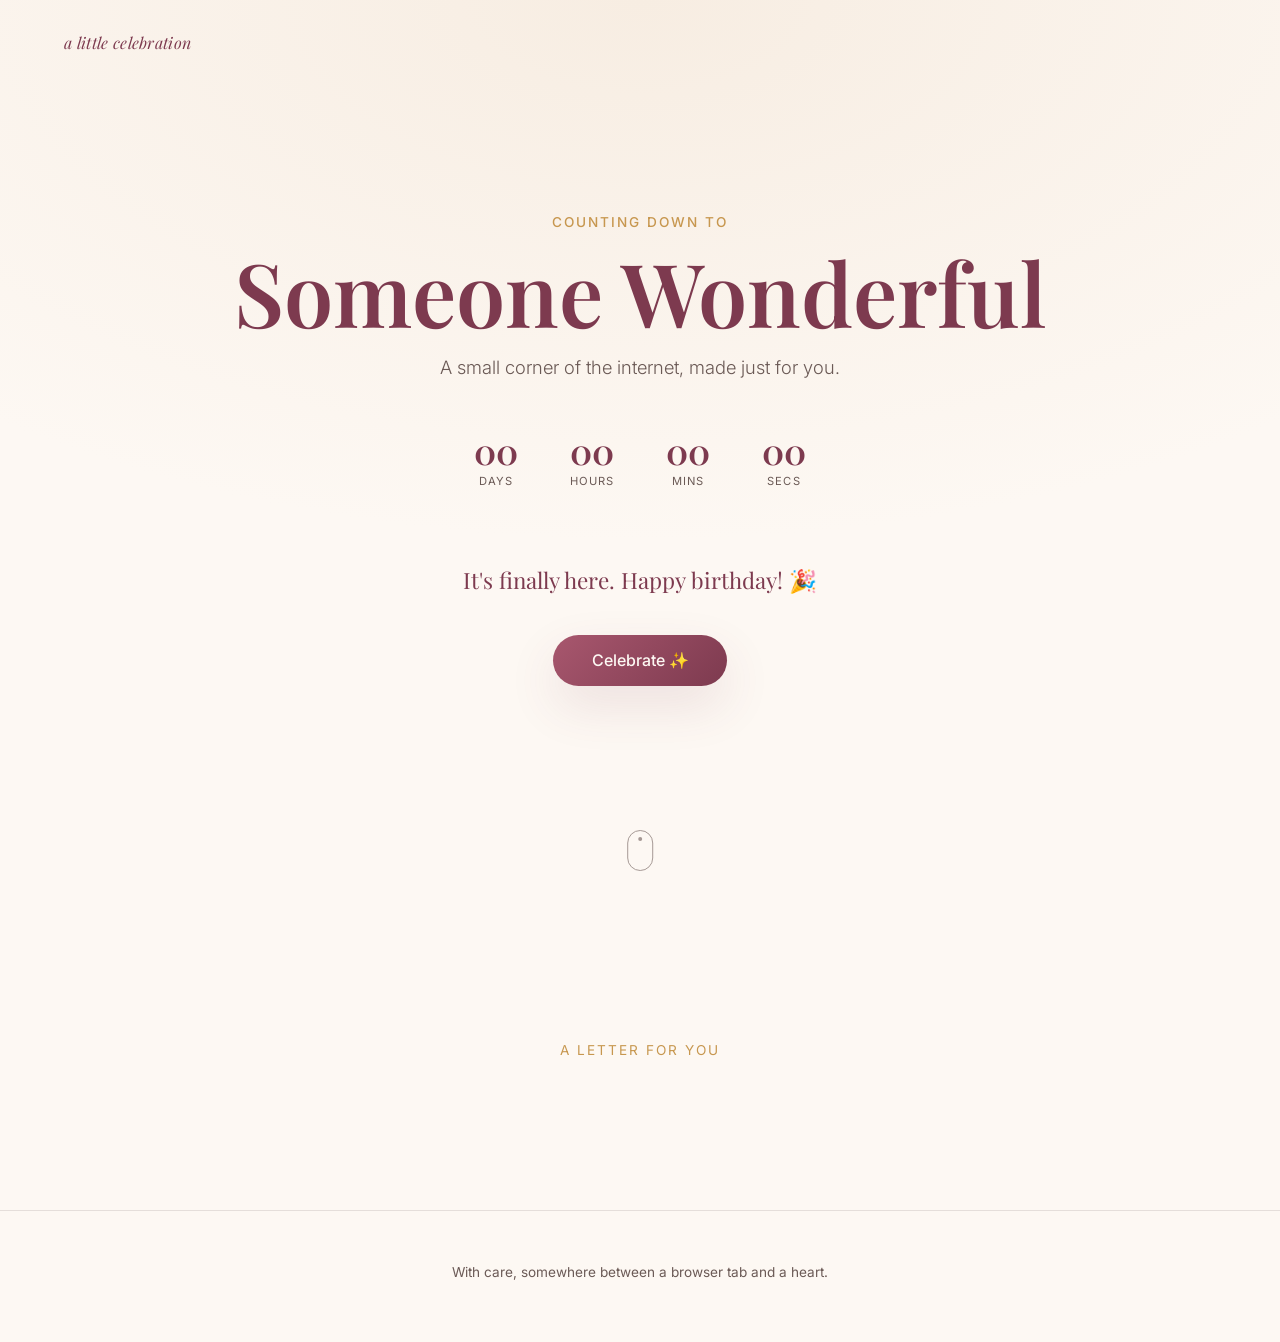
==== index.html @ ea8772ca "Initial birthday site: countdown and scroll-typed letter Static page built for GitHub Pages with a l" ====
<!DOCTYPE html>
<html lang="en">
<head>
<meta charset="UTF-8">
<meta name="viewport" content="width=device-width, initial-scale=1.0">
<title>Happy Birthday</title>
<link rel="stylesheet" href="css/style.css">
<link rel="preconnect" href="https://fonts.googleapis.com">
<link rel="preconnect" href="https://fonts.gstatic.com" crossorigin>
<link href="https://fonts.googleapis.com/css2?family=Playfair+Display:ital,wght@0,500;0,600;1,500&family=Inter:wght@300;400;500;600&display=swap" rel="stylesheet">
<link rel="stylesheet" href="https://cdnjs.cloudflare.com/ajax/libs/font-awesome/6.5.2/css/all.min.css">
</head>
<body>

<canvas id="petals"></canvas>

<header class="hero">
  <nav class="nav">
    <span class="nav__brand">a little celebration</span>
  </nav>

  <div class="hero__content">
    <p class="hero__eyebrow">counting down to</p>
    <h1 class="hero__name" id="heroName">Someone Wonderful</h1>
    <p class="hero__tagline" id="heroTagline">A small corner of the internet, made just for you.</p>

    <div class="countdown" id="countdown">
      <div class="countdown__unit">
        <span class="countdown__num" id="cd-days">00</span>
        <span class="countdown__label">days</span>
      </div>
      <div class="countdown__unit">
        <span class="countdown__num" id="cd-hours">00</span>
        <span class="countdown__label">hours</span>
      </div>
      <div class="countdown__unit">
        <span class="countdown__num" id="cd-mins">00</span>
        <span class="countdown__label">mins</span>
      </div>
      <div class="countdown__unit">
        <span class="countdown__num" id="cd-secs">00</span>
        <span class="countdown__label">secs</span>
      </div>
    </div>
    <p class="countdown__arrived" id="arrivedText" hidden>It's finally here. Happy birthday! 🎉</p>

    <button class="btn-celebrate" id="celebrateBtn">Celebrate ✨</button>
  </div>

  <a class="scroll-hint" href="#letter">
    <span></span>
  </a>
</header>

<main>
  <section class="letter" id="letter">
    <div class="letter__card">
      <p class="letter__kicker">a letter for you</p>
      <p class="letter__body" id="letterBody"></p>
      <p class="letter__sign" id="letterSign"></p>
    </div>
  </section>
</main>

<footer class="footer">
  <p>With care, somewhere between a browser tab and a heart.</p>
</footer>

<script src="js/config.js"></script>
<script src="js/script.js"></script>
</body>
</html>
---- css/style.css ----
:root {
  --cream: #fdf8f3;
  --cream-deep: #f7ede2;
  --ink: #3a2e2c;
  --ink-soft: #6b5a56;
  --rose: #a8576e;
  --rose-deep: #7d3a4f;
  --gold: #c7974f;
  --line: rgba(58, 46, 44, 0.12);
  --shadow: 0 20px 50px rgba(123, 58, 79, 0.12);
  --radius: 18px;
  --serif: "Playfair Display", Georgia, serif;
  --sans: "Inter", -apple-system, BlinkMacSystemFont, sans-serif;
}

* { box-sizing: border-box; }

html { scroll-behavior: smooth; }

body {
  margin: 0;
  background: var(--cream);
  color: var(--ink);
  font-family: var(--sans);
  overflow-x: hidden;
}

#petals {
  position: fixed;
  inset: 0;
  width: 100%;
  height: 100%;
  pointer-events: none;
  z-index: 1;
}

/* ---------- Hero ---------- */

.hero {
  position: relative;
  min-height: 100vh;
  display: flex;
  flex-direction: column;
  align-items: center;
  justify-content: center;
  background: radial-gradient(ellipse 80% 60% at 50% 0%, var(--cream-deep), var(--cream));
  overflow: hidden;
  z-index: 2;
}

.nav {
  display: flex;
  flex-wrap: wrap;
  justify-content: space-between;
  align-items: center;
  gap: 0.6rem;
  padding: 2rem clamp(1.5rem, 5vw, 4rem) 0;
  position: absolute;
  top: 0;
  left: 0;
  right: 0;
  z-index: 3;
}

.nav__brand {
  font-family: var(--serif);
  font-style: italic;
  font-size: 1rem;
  color: var(--rose-deep);
  letter-spacing: 0.02em;
}

.nav__links {
  display: flex;
  gap: 2rem;
}

.nav__links a {
  color: var(--ink-soft);
  text-decoration: none;
  font-size: 0.9rem;
  letter-spacing: 0.03em;
  transition: color 0.2s ease;
}

.nav__links a:hover { color: var(--rose-deep); }

.hero__content {
  display: flex;
  flex-direction: column;
  align-items: center;
  justify-content: center;
  text-align: center;
  padding: 6rem 1.5rem;
  position: relative;
  z-index: 3;
}

.hero__eyebrow {
  font-size: 0.85rem;
  letter-spacing: 0.15em;
  text-transform: uppercase;
  color: var(--gold);
  margin: 0 0 1rem;
  font-weight: 500;
}

.hero__name {
  font-family: var(--serif);
  font-weight: 600;
  font-size: clamp(2.8rem, 9vw, 5.5rem);
  margin: 0;
  color: var(--rose-deep);
  line-height: 1.05;
}

.hero__tagline {
  font-size: clamp(1rem, 2vw, 1.15rem);
  color: var(--ink-soft);
  max-width: 34rem;
  margin: 1.1rem 0 2.5rem;
  font-weight: 300;
}

.countdown {
  display: flex;
  flex-wrap: wrap;
  justify-content: center;
  gap: clamp(0.8rem, 3vw, 1.8rem);
  margin-bottom: 2.5rem;
}

.countdown__unit {
  display: flex;
  flex-direction: column;
  align-items: center;
  min-width: 4.2rem;
  padding: 0.9rem 0.4rem;
}

.countdown__num {
  font-family: var(--serif);
  font-size: clamp(1.6rem, 4vw, 2.2rem);
  font-weight: 600;
  color: var(--rose-deep);
  line-height: 1;
}

.countdown__label {
  font-size: 0.7rem;
  letter-spacing: 0.1em;
  text-transform: uppercase;
  color: var(--ink-soft);
  margin-top: 0.4rem;
}

.countdown__arrived {
  font-family: var(--serif);
  font-size: 1.4rem;
  color: var(--rose-deep);
  margin-bottom: 2.5rem;
}

.btn-celebrate {
  font-family: var(--sans);
  font-size: 1rem;
  font-weight: 500;
  color: var(--cream);
  background: linear-gradient(135deg, var(--rose), var(--rose-deep));
  border: none;
  padding: 0.95rem 2.4rem;
  border-radius: 999px;
  cursor: pointer;
  box-shadow: var(--shadow);
  transition: transform 0.2s ease, box-shadow 0.2s ease;
}

.btn-celebrate:hover {
  transform: translateY(-2px);
  box-shadow: 0 24px 60px rgba(123, 58, 79, 0.2);
}

.scroll-hint {
  width: 1.6rem;
  height: 2.6rem;
  border: 1.5px solid var(--ink-soft);
  border-radius: 999px;
  position: absolute;
  bottom: 1.8rem;
  left: 50%;
  transform: translateX(-50%);
  opacity: 0.6;
  z-index: 3;
}

.scroll-hint span {
  position: absolute;
  top: 0.4rem;
  left: 50%;
  width: 4px;
  height: 4px;
  margin-left: -2px;
  background: var(--ink-soft);
  border-radius: 50%;
  animation: scrollDot 1.8s infinite;
}

@keyframes scrollDot {
  0% { transform: translateY(0); opacity: 1; }
  70% { transform: translateY(0.9rem); opacity: 0; }
  100% { opacity: 0; }
}

/* ---------- Letter ---------- */

.letter {
  position: relative;
  z-index: 2;
  padding: clamp(4rem, 10vw, 8rem) 1.5rem;
  display: flex;
  justify-content: center;
}

.letter__card {
  max-width: 42rem;
  text-align: center;
}

.letter__kicker {
  font-size: 0.85rem;
  letter-spacing: 0.15em;
  text-transform: uppercase;
  color: var(--gold);
  margin-bottom: 1.2rem;
}

.letter__body {
  font-family: var(--serif);
  font-style: italic;
  font-size: clamp(1.25rem, 3vw, 1.65rem);
  line-height: 1.6;
  color: var(--ink);
  margin: 0 0 1.5rem;
}

.letter__sign {
  color: var(--rose-deep);
  font-weight: 500;
  opacity: 0;
  transform: translateY(8px);
  transition: opacity 0.6s ease, transform 0.6s ease;
}

.letter__sign.in-view {
  opacity: 1;
  transform: translateY(0);
}

.typing-cursor {
  display: inline-block;
  width: 2px;
  height: 1em;
  margin-left: 2px;
  background: var(--rose-deep);
  vertical-align: text-bottom;
  animation: typingBlink 0.9s step-end infinite;
}

@keyframes typingBlink {
  50% { opacity: 0; }
}

/* ---------- Sections ---------- */

.section__header {
  text-align: center;
  margin-bottom: 3rem;
}

.section__eyebrow {
  font-size: 0.85rem;
  letter-spacing: 0.15em;
  text-transform: uppercase;
  color: var(--gold);
  margin: 0 0 0.8rem;
}

.section__title {
  font-family: var(--serif);
  font-weight: 600;
  font-size: clamp(2rem, 5vw, 2.8rem);
  color: var(--rose-deep);
  margin: 0;
}

.gallery, .wall {
  position: relative;
  z-index: 2;
  padding: 2rem clamp(1.5rem, 6vw, 5rem) clamp(4rem, 8vw, 6rem);
}

/* ---------- Gallery ---------- */

.gallery__grid {
  display: grid;
  grid-template-columns: repeat(auto-fit, minmax(230px, 1fr));
  gap: 1.5rem;
  max-width: 72rem;
  margin: 0 auto;
}

.gallery__item {
  position: relative;
  border-radius: var(--radius);
  overflow: hidden;
  aspect-ratio: 4 / 5;
  cursor: pointer;
  box-shadow: var(--shadow);
  opacity: 0;
  transform: translateY(24px);
  transition: opacity 0.6s ease, transform 0.6s ease;
}

.gallery__item.in-view {
  opacity: 1;
  transform: translateY(0);
}

.gallery__item img {
  width: 100%;
  height: 100%;
  object-fit: cover;
  display: block;
  transition: transform 0.4s ease;
}

.gallery__item:hover img { transform: scale(1.06); }

.gallery__placeholder {
  width: 100%;
  height: 100%;
  display: flex;
  align-items: center;
  justify-content: center;
  background: linear-gradient(145deg, var(--cream-deep), #efd9c8);
  color: var(--gold);
}

.gallery__placeholder svg { width: 2.6rem; height: 2.6rem; opacity: 0.6; }

.gallery__caption {
  position: absolute;
  left: 0; right: 0; bottom: 0;
  padding: 1.2rem 1rem 0.9rem;
  background: linear-gradient(to top, rgba(58,46,44,0.72), transparent);
  color: #fff;
  font-size: 0.85rem;
  font-weight: 400;
  opacity: 0;
  transition: opacity 0.3s ease;
}

.gallery__item:hover .gallery__caption { opacity: 1; }

/* ---------- Wall ---------- */

.wall__grid {
  max-width: 72rem;
  margin: 0 auto;
  column-count: 1;
  column-gap: 1.5rem;
}

@media (min-width: 640px) { .wall__grid { column-count: 2; } }
@media (min-width: 1000px) { .wall__grid { column-count: 3; } }

.wall__card {
  background: #fff;
  border: 1px solid var(--line);
  border-radius: var(--radius);
  padding: 1.6rem 1.5rem;
  margin-bottom: 1.5rem;
  break-inside: avoid;
  box-shadow: 0 10px 30px rgba(58, 46, 44, 0.06);
  opacity: 0;
  transform: translateY(24px);
  transition: opacity 0.6s ease, transform 0.6s ease;
}

.wall__card.in-view {
  opacity: 1;
  transform: translateY(0);
}

.wall__quote {
  font-family: var(--serif);
  font-style: italic;
  font-size: 1.05rem;
  line-height: 1.55;
  color: var(--ink);
  margin: 0 0 0.9rem;
}

.wall__from {
  font-size: 0.85rem;
  color: var(--rose-deep);
  font-weight: 600;
}

/* ---------- Footer ---------- */

.footer {
  position: relative;
  z-index: 2;
  text-align: center;
  padding: 2.5rem 1.5rem 3rem;
  color: var(--ink-soft);
  font-size: 0.85rem;
  border-top: 1px solid var(--line);
}

/* ---------- Lightbox ---------- */

.lightbox {
  position: fixed;
  inset: 0;
  background: rgba(30, 20, 20, 0.88);
  display: none;
  align-items: center;
  justify-content: center;
  flex-direction: column;
  z-index: 50;
  padding: 2rem;
}

.lightbox.open { display: flex; }

.lightbox__img {
  max-width: min(90vw, 720px);
  max-height: 72vh;
  border-radius: 12px;
  box-shadow: 0 30px 80px rgba(0,0,0,0.4);
}

.lightbox__caption {
  color: #f2e9e4;
  margin-top: 1.2rem;
  font-family: var(--serif);
  font-style: italic;
  font-size: 1.05rem;
  text-align: center;
  max-width: 34rem;
}

.lightbox__close {
  position: absolute;
  top: 1.5rem;
  right: 1.8rem;
  background: none;
  border: none;
  color: #f2e9e4;
  font-size: 2.2rem;
  line-height: 1;
  cursor: pointer;
}

@media (max-width: 480px) {
  .nav__links { gap: 1.2rem; }
  .countdown { gap: 0.6rem; }
  .countdown__unit { min-width: 3.6rem; padding: 0.7rem 0.3rem; }
}

/* Ultra-narrow phones */
@media (max-width: 380px) {
  .nav { justify-content: center; text-align: center; }
  .nav__brand { font-size: 0.85rem; }
  .nav__links { gap: 0.9rem; }
  .nav__links a { font-size: 0.8rem; }
  .countdown { gap: 0.4rem; }
  .countdown__unit { min-width: 3.1rem; padding: 0.6rem 0.2rem; }
  .countdown__num { font-size: 1.35rem; }
  .countdown__label { font-size: 0.62rem; }
  .btn-celebrate { padding: 0.85rem 1.8rem; font-size: 0.92rem; }
  .wall__card { padding: 1.3rem 1.1rem; }
}

/* Short / landscape viewports: 100vh hero needs breathing room, not overflow */
@media (max-height: 600px) and (orientation: landscape) {
  .hero { min-height: auto; }
  .hero__content { padding: 3.75rem 1.5rem 1.5rem; }
  .hero__eyebrow { margin-bottom: 0.5rem; }
  .hero__tagline { margin: 0.6rem 0 1.4rem; }
  .countdown { margin-bottom: 1.4rem; }
  .scroll-hint { display: none; }
}

/* Large desktop screens: keep the hero from feeling too sparse */
@media (min-width: 1600px) {
  .hero__content { max-width: 60rem; }
}
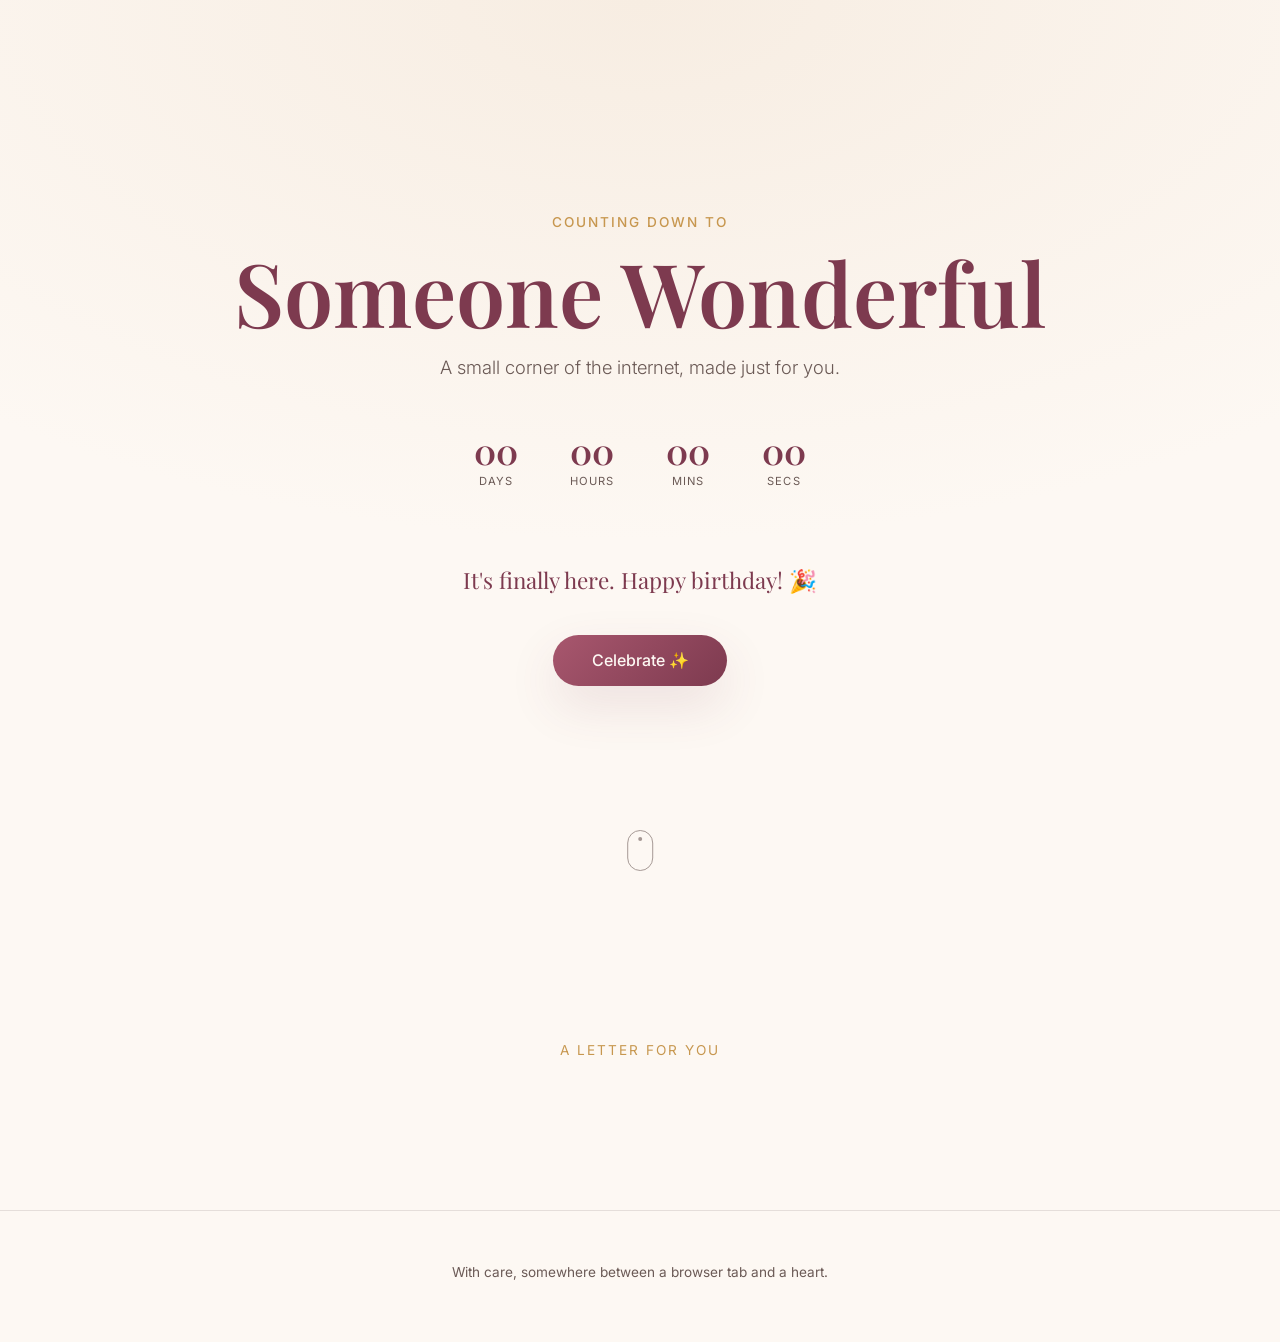
==== commit 6a67db6e: "Comment out brand name in navigation Comment out the brand name in the navigation." ====
--- a/index.html
+++ b/index.html
@@ -16,7 +16,7 @@
 
 <header class="hero">
   <nav class="nav">
-    <span class="nav__brand">a little celebration</span>
+    <!-- <span class="nav__brand">a little celebration</span> -->
   </nav>
 
   <div class="hero__content">
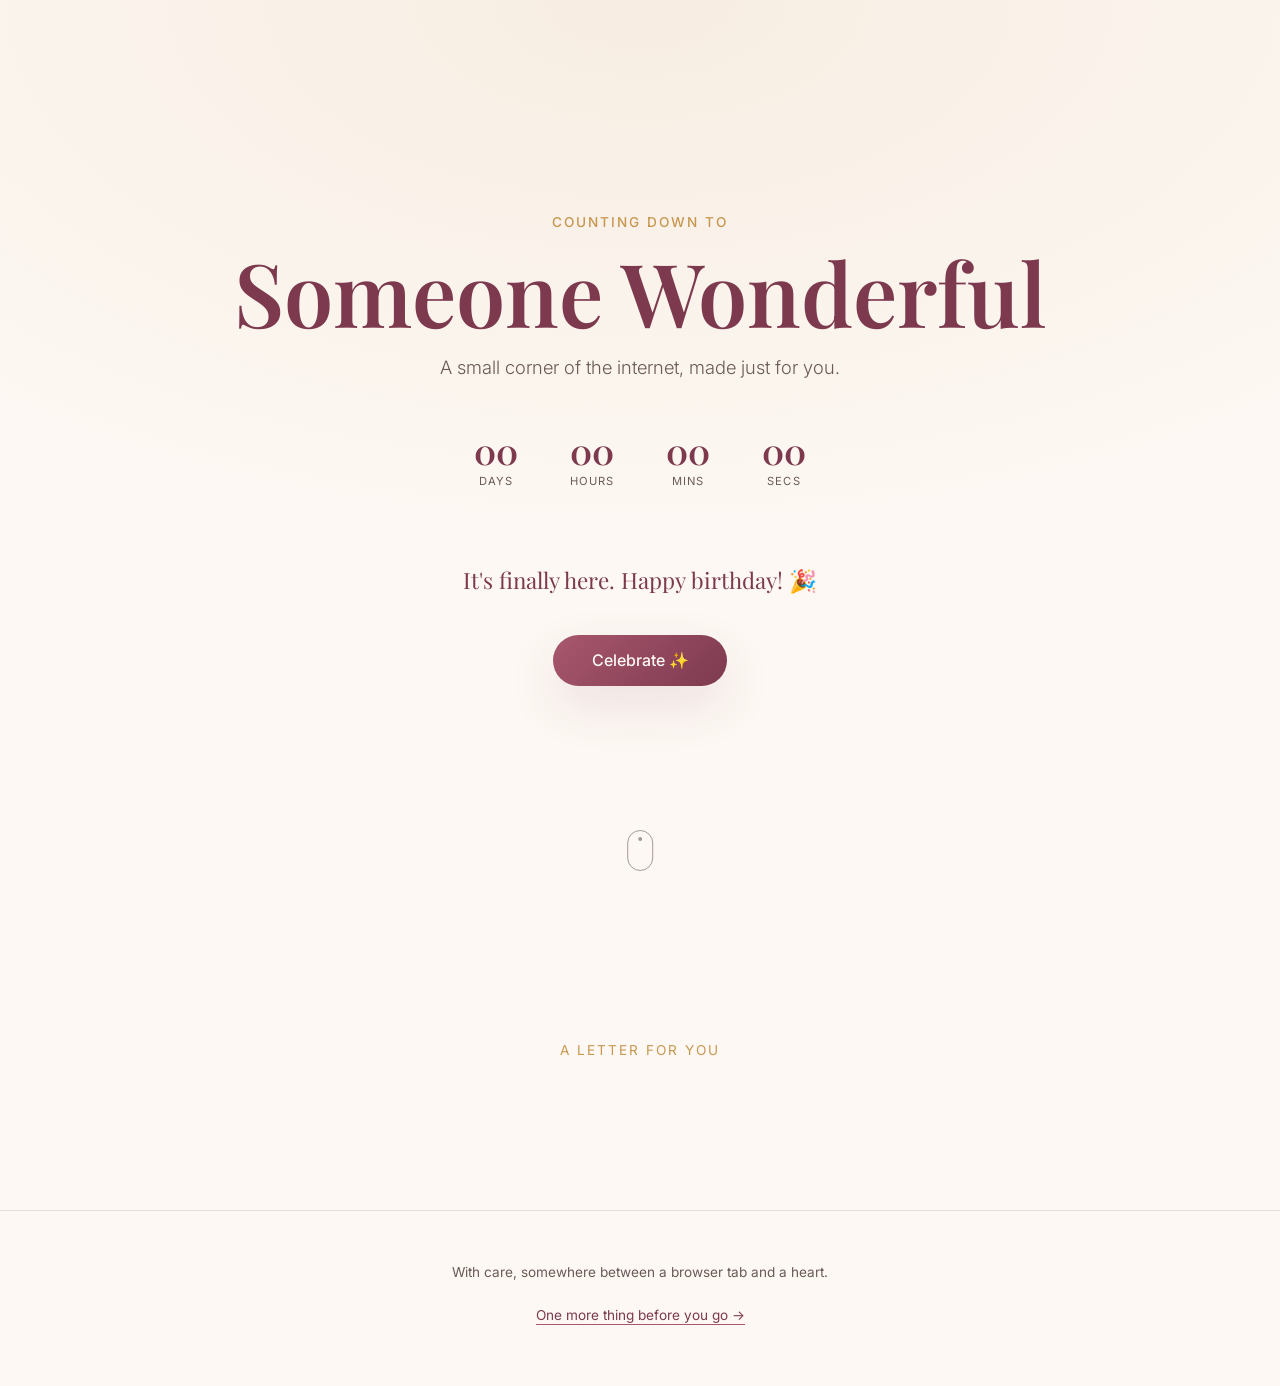
==== commit 99813fc9: "Add puzzle page and refactor shared background/confetti effects New puzzle.html gates a riddle whose" ====
--- a/index.html
+++ b/index.html
@@ -64,9 +64,11 @@
 
 <footer class="footer">
   <p>With care, somewhere between a browser tab and a heart.</p>
+  <p><a href="puzzle.html" class="footer__link">One more thing before you go &rarr;</a></p>
 </footer>
 
 <script src="js/config.js"></script>
+<script src="js/effects.js"></script>
 <script src="js/script.js"></script>
 </body>
 </html>
--- a/css/style.css
+++ b/css/style.css
@@ -419,6 +419,15 @@
   border-top: 1px solid var(--line);
 }
 
+.footer__link {
+  display: inline-block;
+  margin-top: 0.8rem;
+  color: var(--rose-deep);
+  text-decoration: none;
+  border-bottom: 1px solid var(--rose);
+  padding-bottom: 1px;
+}
+
 /* ---------- Lightbox ---------- */
 
 .lightbox {
@@ -498,3 +507,134 @@
 @media (min-width: 1600px) {
   .hero__content { max-width: 60rem; }
 }
+
+/* ---------- Puzzle page ---------- */
+
+.puzzle {
+  position: relative;
+  z-index: 2;
+  min-height: 100vh;
+  display: flex;
+  align-items: center;
+  justify-content: center;
+  padding: 3rem 1.5rem;
+  background: radial-gradient(ellipse 80% 60% at 50% 0%, var(--cream-deep), var(--cream));
+}
+
+.puzzle__card {
+  width: 100%;
+  max-width: 32rem;
+  background: #fff;
+  border: 1px solid var(--line);
+  border-radius: var(--radius);
+  box-shadow: var(--shadow);
+  padding: clamp(2rem, 5vw, 3rem);
+  text-align: center;
+}
+
+.puzzle__title {
+  font-family: var(--serif);
+  font-weight: 600;
+  font-size: clamp(1.8rem, 5vw, 2.4rem);
+  color: var(--rose-deep);
+  margin: 0.6rem 0 1.5rem;
+}
+
+.puzzle__question {
+  font-family: var(--serif);
+  font-style: italic;
+  font-size: clamp(1.1rem, 3vw, 1.3rem);
+  line-height: 1.6;
+  color: var(--ink);
+  margin: 0 0 2rem;
+}
+
+.puzzle__form {
+  display: flex;
+  gap: 0.8rem;
+  flex-wrap: wrap;
+  justify-content: center;
+}
+
+.puzzle__input {
+  flex: 1;
+  min-width: 10rem;
+  font-family: var(--sans);
+  font-size: 1.1rem;
+  color: var(--ink);
+  background: var(--cream);
+  border: 1px solid var(--line);
+  border-radius: 999px;
+  padding: 0.85rem 1.4rem;
+  text-align: center;
+  outline: none;
+  transition: border-color 0.2s ease;
+}
+
+.puzzle__input:focus { border-color: var(--rose); }
+
+.puzzle__feedback {
+  margin: 1.2rem 0 0;
+  color: var(--rose-deep);
+  font-size: 0.9rem;
+}
+
+.puzzle__hint-btn {
+  margin-top: 1.4rem;
+  background: none;
+  border: none;
+  color: var(--ink-soft);
+  font-size: 0.85rem;
+  text-decoration: underline;
+  cursor: pointer;
+}
+
+.puzzle__hint {
+  margin: 0.8rem 0 0;
+  font-size: 0.9rem;
+  color: var(--ink-soft);
+  font-style: italic;
+}
+
+.puzzle__success {
+  position: fixed;
+  inset: 0;
+  z-index: 10;
+  display: flex;
+  flex-direction: column;
+  align-items: center;
+  justify-content: center;
+  text-align: center;
+  pointer-events: none;
+}
+
+.puzzle__success-number,
+.puzzle__success-label {
+  opacity: 0;
+  transform: translateY(14px);
+  transition: opacity 0.8s ease, transform 0.8s ease;
+}
+
+.puzzle__success.in-view .puzzle__success-number,
+.puzzle__success.in-view .puzzle__success-label {
+  opacity: 1;
+  transform: translateY(0);
+}
+
+.puzzle__success.in-view .puzzle__success-label { transition-delay: 0.2s; }
+
+.puzzle__success-number {
+  font-family: "Parisienne", var(--serif);
+  font-size: clamp(7rem, 32vw, 16rem);
+  line-height: 1;
+  color: var(--rose-deep);
+  margin: 0;
+}
+
+.puzzle__success-label {
+  font-family: "Parisienne", var(--serif);
+  font-size: clamp(2.2rem, 8vw, 3.75rem);
+  letter-spacing: 0.02em;
+  color: var(--rose);
+  margin: 1.5rem 0 0;
+}
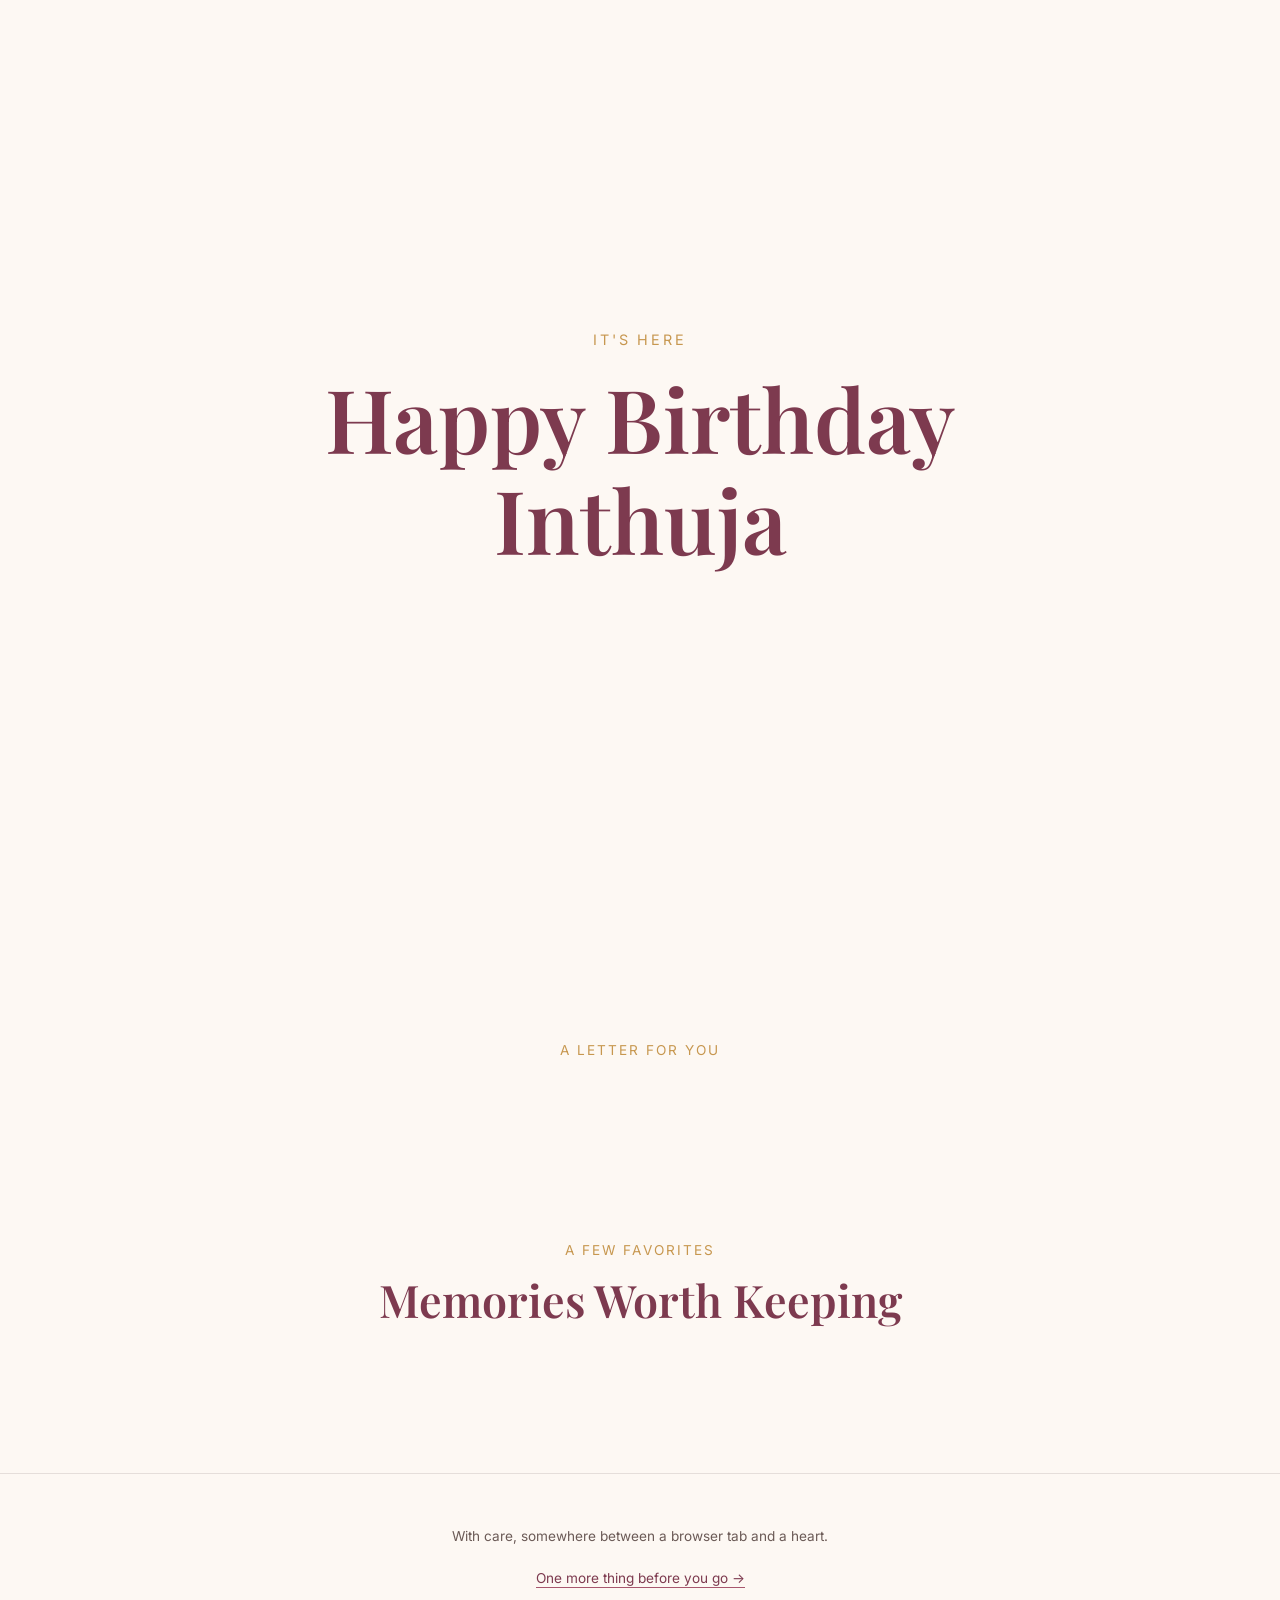
==== commit dc1e1535: "Personalize for Inthuja, restore gallery, add midnight celebration and petal-pop game - Set SITE.nam" ====
--- a/index.html
+++ b/index.html
@@ -17,6 +17,9 @@
 <header class="hero">
   <nav class="nav">
     <!-- <span class="nav__brand">a little celebration</span> -->
+    <div class="nav__links">
+      <a href="#gallery">Memories</a>
+    </div>
   </nav>
 
   <div class="hero__content">
@@ -42,7 +45,7 @@
         <span class="countdown__label">secs</span>
       </div>
     </div>
-    <p class="countdown__arrived" id="arrivedText" hidden>It's finally here. Happy birthday! 🎉</p>
+    <p class="countdown__arrived" id="arrivedText" hidden></p>
 
     <button class="btn-celebrate" id="celebrateBtn">Celebrate ✨</button>
   </div>
@@ -60,6 +63,14 @@
       <p class="letter__sign" id="letterSign"></p>
     </div>
   </section>
+
+  <section class="gallery" id="gallery">
+    <div class="section__header">
+      <p class="section__eyebrow">a few favorites</p>
+      <h2 class="section__title">Memories Worth Keeping</h2>
+    </div>
+    <div class="gallery__grid" id="galleryGrid"></div>
+  </section>
 </main>
 
 <footer class="footer">
@@ -67,6 +78,17 @@
   <p><a href="puzzle.html" class="footer__link">One more thing before you go &rarr;</a></p>
 </footer>
 
+<div class="lightbox" id="lightbox">
+  <button class="lightbox__close" id="lightboxClose" aria-label="Close">&times;</button>
+  <img class="lightbox__img" id="lightboxImg" alt="">
+  <p class="lightbox__caption" id="lightboxCaption"></p>
+</div>
+
+<div class="arrival" id="arrivalOverlay" hidden>
+  <p class="arrival__eyebrow">it's here</p>
+  <h2 class="arrival__title">Happy Birthday<br><span id="arrivalName"></span></h2>
+</div>
+
 <script src="js/config.js"></script>
 <script src="js/effects.js"></script>
 <script src="js/script.js"></script>
--- a/css/style.css
+++ b/css/style.css
@@ -533,67 +533,16 @@
 }
 
 .puzzle__title {
-  font-family: var(--serif);
-  font-weight: 600;
-  font-size: clamp(1.8rem, 5vw, 2.4rem);
-  color: var(--rose-deep);
-  margin: 0.6rem 0 1.5rem;
-}
-
-.puzzle__question {
-  font-family: var(--serif);
-  font-style: italic;
-  font-size: clamp(1.1rem, 3vw, 1.3rem);
-  line-height: 1.6;
-  color: var(--ink);
-  margin: 0 0 2rem;
-}
-
-.puzzle__form {
-  display: flex;
-  gap: 0.8rem;
-  flex-wrap: wrap;
-  justify-content: center;
-}
-
-.puzzle__input {
-  flex: 1;
-  min-width: 10rem;
-  font-family: var(--sans);
-  font-size: 1.1rem;
-  color: var(--ink);
-  background: var(--cream);
-  border: 1px solid var(--line);
-  border-radius: 999px;
-  padding: 0.85rem 1.4rem;
-  text-align: center;
-  outline: none;
-  transition: border-color 0.2s ease;
-}
-
-.puzzle__input:focus { border-color: var(--rose); }
-
-.puzzle__feedback {
-  margin: 1.2rem 0 0;
-  color: var(--rose-deep);
-  font-size: 0.9rem;
-}
-
-.puzzle__hint-btn {
-  margin-top: 1.4rem;
-  background: none;
-  border: none;
-  color: var(--ink-soft);
-  font-size: 0.85rem;
-  text-decoration: underline;
-  cursor: pointer;
-}
-
-.puzzle__hint {
-  margin: 0.8rem 0 0;
-  font-size: 0.9rem;
-  color: var(--ink-soft);
-  font-style: italic;
+  font-family: "Satisfy", var(--serif);
+  font-size: clamp(2.4rem, 7vw, 3.4rem);
+  color: var(--rose-deep);
+  margin: 0.6rem 0 2rem;
+}
+
+#whyBtn {
+  font-family: "Satisfy", var(--serif);
+  font-size: 1.3rem;
+  font-weight: 400;
 }
 
 .puzzle__success {
@@ -609,26 +558,29 @@
 }
 
 .puzzle__success-number,
-.puzzle__success-label {
+.puzzle__success-label,
+.puzzle__success-days {
   opacity: 0;
   transform: translateY(14px);
   transition: opacity 0.8s ease, transform 0.8s ease;
 }
 
 .puzzle__success.in-view .puzzle__success-number,
-.puzzle__success.in-view .puzzle__success-label {
+.puzzle__success.in-view .puzzle__success-label,
+.puzzle__success.in-view .puzzle__success-days {
   opacity: 1;
   transform: translateY(0);
 }
 
-.puzzle__success.in-view .puzzle__success-label { transition-delay: 0.2s; }
+.puzzle__success.in-view .puzzle__success-number { transition-delay: 0.2s; }
+.puzzle__success.in-view .puzzle__success-days { transition-delay: 0.6s; }
 
 .puzzle__success-number {
   font-family: "Parisienne", var(--serif);
-  font-size: clamp(7rem, 32vw, 16rem);
+  font-size: clamp(6rem, 26vw, 13rem);
   line-height: 1;
   color: var(--rose-deep);
-  margin: 0;
+  margin: 1rem 0 0;
 }
 
 .puzzle__success-label {
@@ -636,5 +588,111 @@
   font-size: clamp(2.2rem, 8vw, 3.75rem);
   letter-spacing: 0.02em;
   color: var(--rose);
-  margin: 1.5rem 0 0;
-}
+  margin: 0;
+}
+
+.puzzle__success-days {
+  font-family: "Parisienne", var(--serif);
+  font-size: clamp(1.6rem, 5vw, 2.25rem);
+  letter-spacing: 0.02em;
+  color: var(--ink-soft);
+  margin: 1.2rem 0 0;
+}
+
+/* ---------- Midnight arrival celebration (index.html) ---------- */
+
+.arrival {
+  position: fixed;
+  inset: 0;
+  z-index: 20;
+  display: flex;
+  flex-direction: column;
+  align-items: center;
+  justify-content: center;
+  text-align: center;
+  background: var(--cream);
+  opacity: 0;
+  transition: opacity 0.8s ease;
+  pointer-events: none;
+  padding: 2rem;
+}
+
+.arrival.in-view { opacity: 1; }
+
+.arrival__eyebrow {
+  font-size: 0.9rem;
+  letter-spacing: 0.2em;
+  text-transform: uppercase;
+  color: var(--gold);
+  margin: 0 0 1.2rem;
+  opacity: 0;
+  transform: translateY(14px);
+  transition: opacity 0.7s ease, transform 0.7s ease;
+}
+
+.arrival__title {
+  font-family: var(--serif);
+  font-weight: 600;
+  font-size: clamp(2.6rem, 9vw, 5.5rem);
+  line-height: 1.15;
+  color: var(--rose-deep);
+  margin: 0;
+  opacity: 0;
+  transform: translateY(14px);
+  transition: opacity 0.7s ease, transform 0.7s ease;
+  transition-delay: 0.15s;
+}
+
+.arrival.in-view .arrival__eyebrow,
+.arrival.in-view .arrival__title {
+  opacity: 1;
+  transform: translateY(0);
+}
+
+/* ---------- Hidden petal-popping game (shared, injected by effects.js) ---------- */
+
+.petal-score {
+  position: fixed;
+  top: 1rem;
+  right: 1rem;
+  z-index: 15;
+  display: flex;
+  align-items: center;
+  gap: 0.4rem;
+  background: rgba(255, 255, 255, 0.7);
+  backdrop-filter: blur(6px);
+  border: 1px solid var(--line);
+  border-radius: 999px;
+  padding: 0.4rem 0.8rem;
+  font-family: var(--sans);
+  font-size: 0.85rem;
+  color: var(--rose-deep);
+  pointer-events: none;
+}
+
+.petal-toast {
+  position: fixed;
+  left: 50%;
+  bottom: 2rem;
+  z-index: 16;
+  transform: translate(-50%, 10px);
+  opacity: 0;
+  max-width: calc(100vw - 3rem);
+  text-align: center;
+  background: #fff;
+  border: 1px solid var(--line);
+  box-shadow: var(--shadow);
+  border-radius: 999px;
+  padding: 0.8rem 1.6rem;
+  font-family: var(--serif);
+  font-style: italic;
+  font-size: 0.95rem;
+  color: var(--ink);
+  transition: opacity 0.5s ease, transform 0.5s ease;
+  pointer-events: none;
+}
+
+.petal-toast.in-view {
+  opacity: 1;
+  transform: translate(-50%, 0);
+}
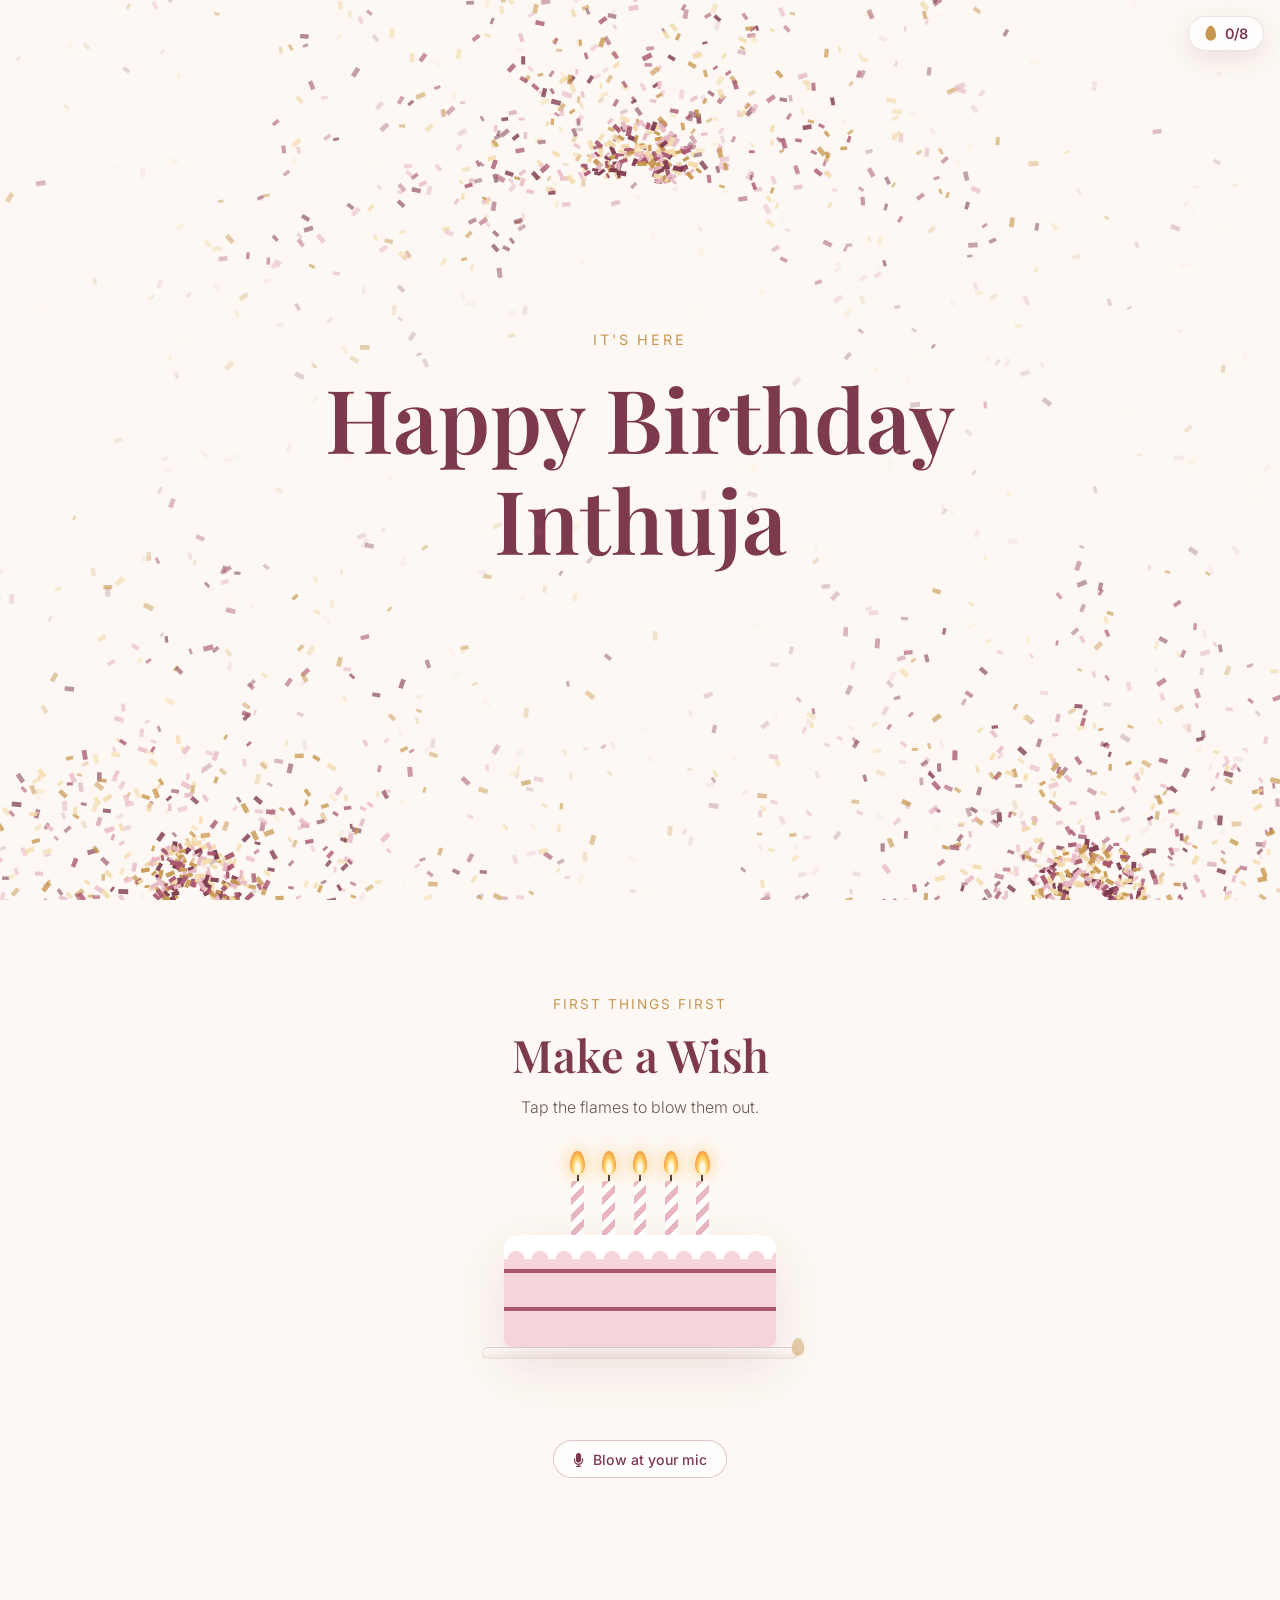
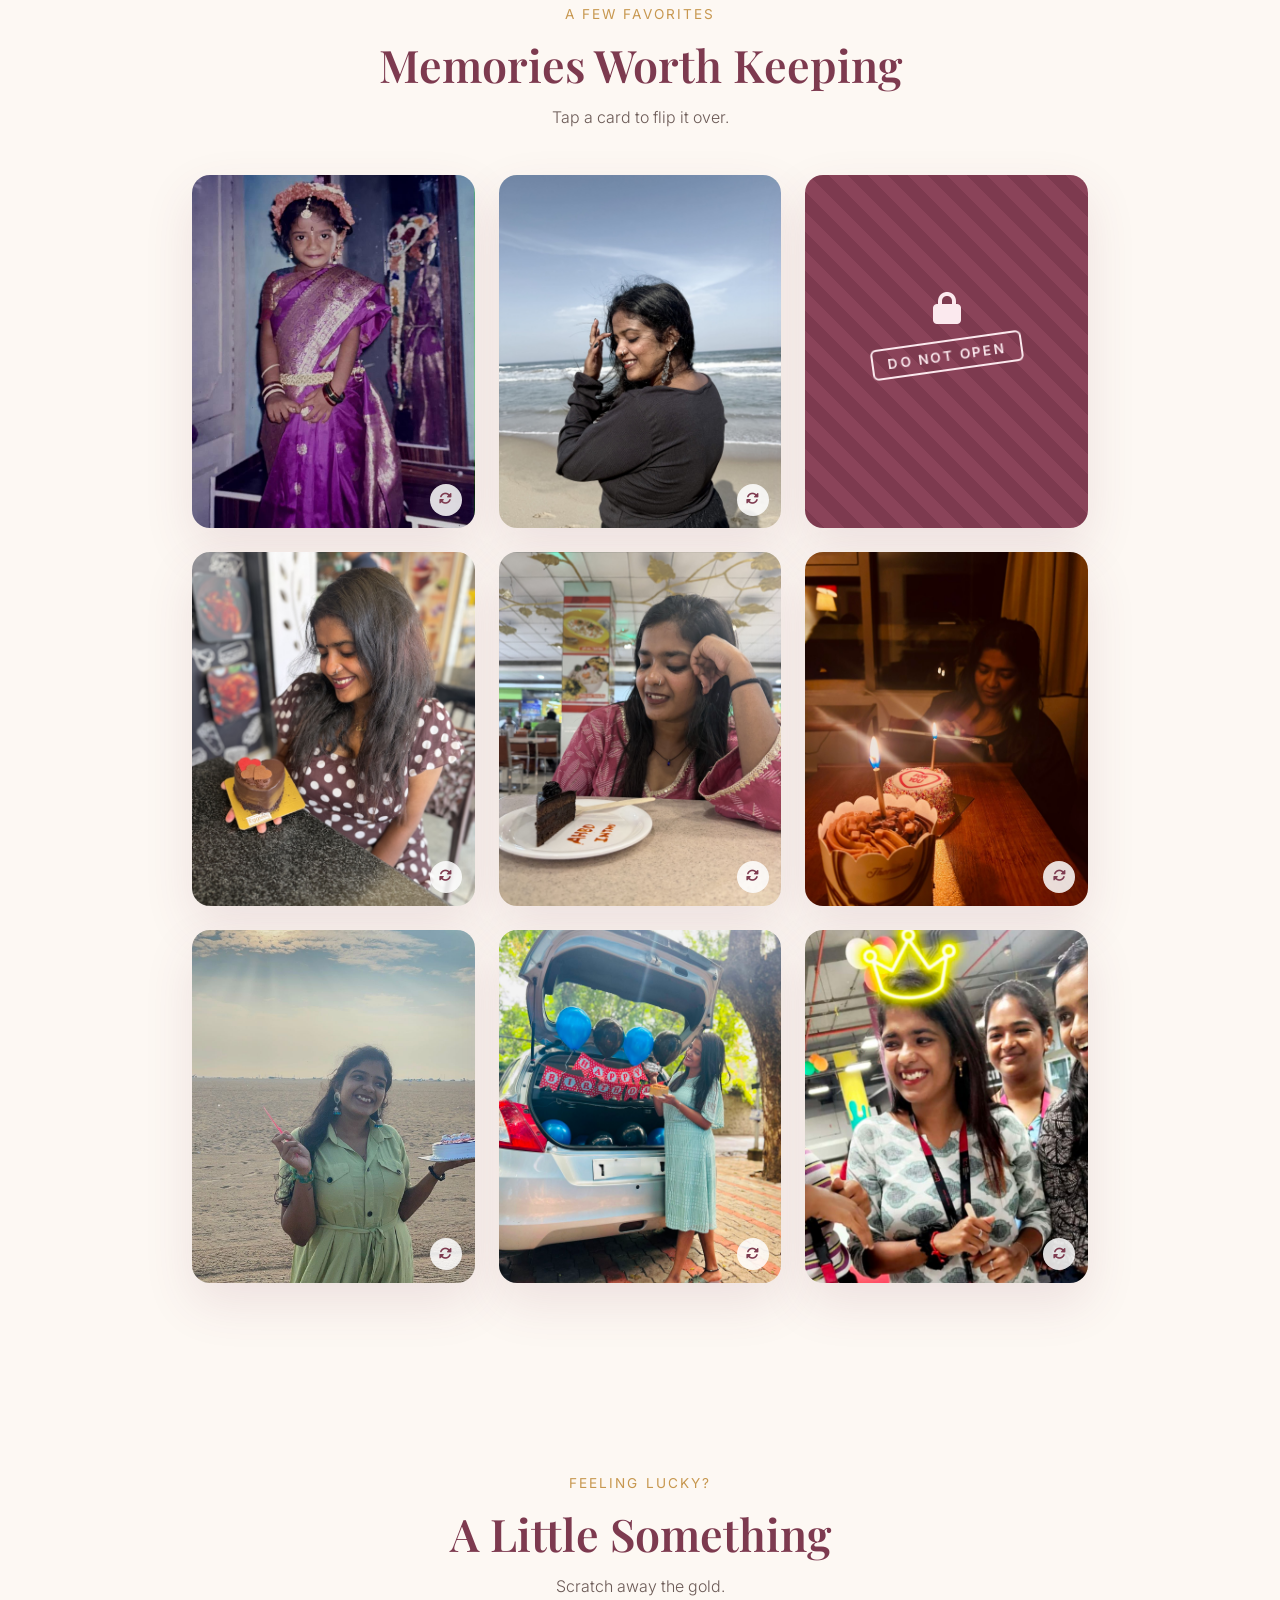
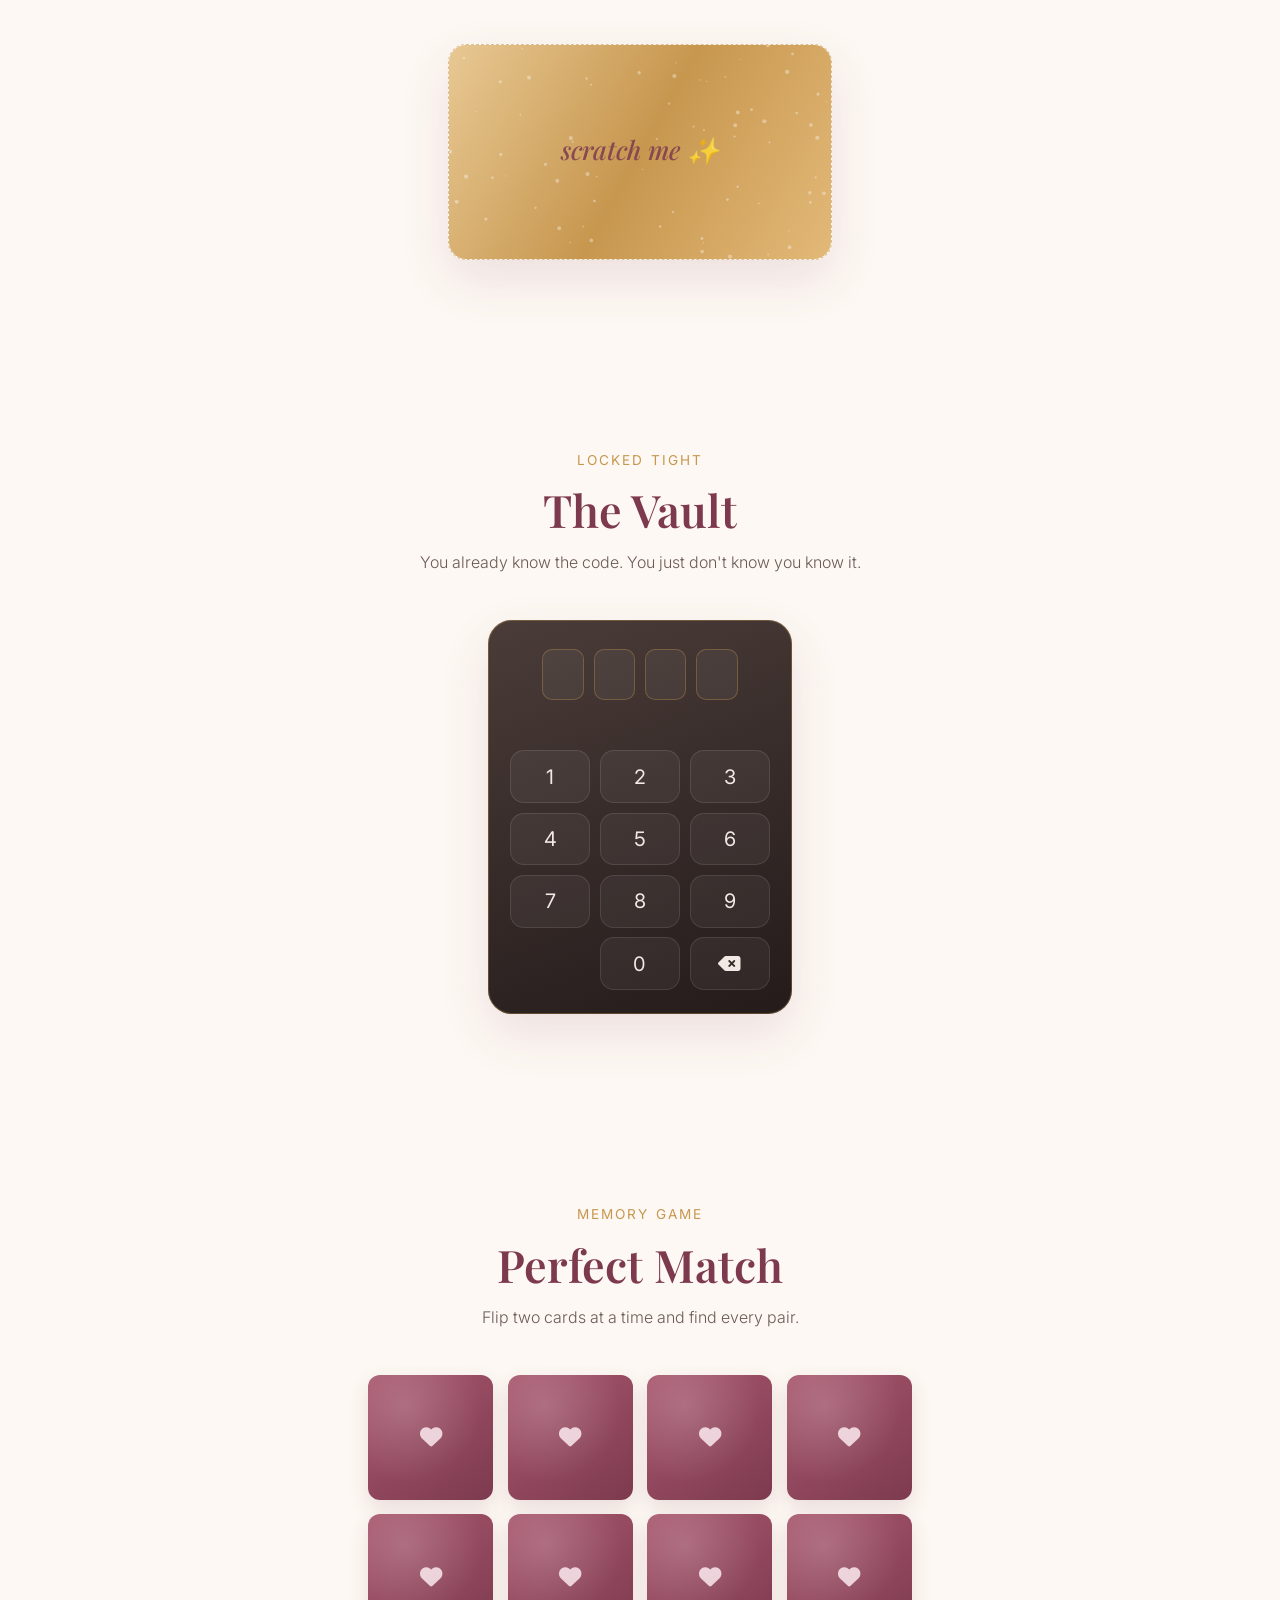
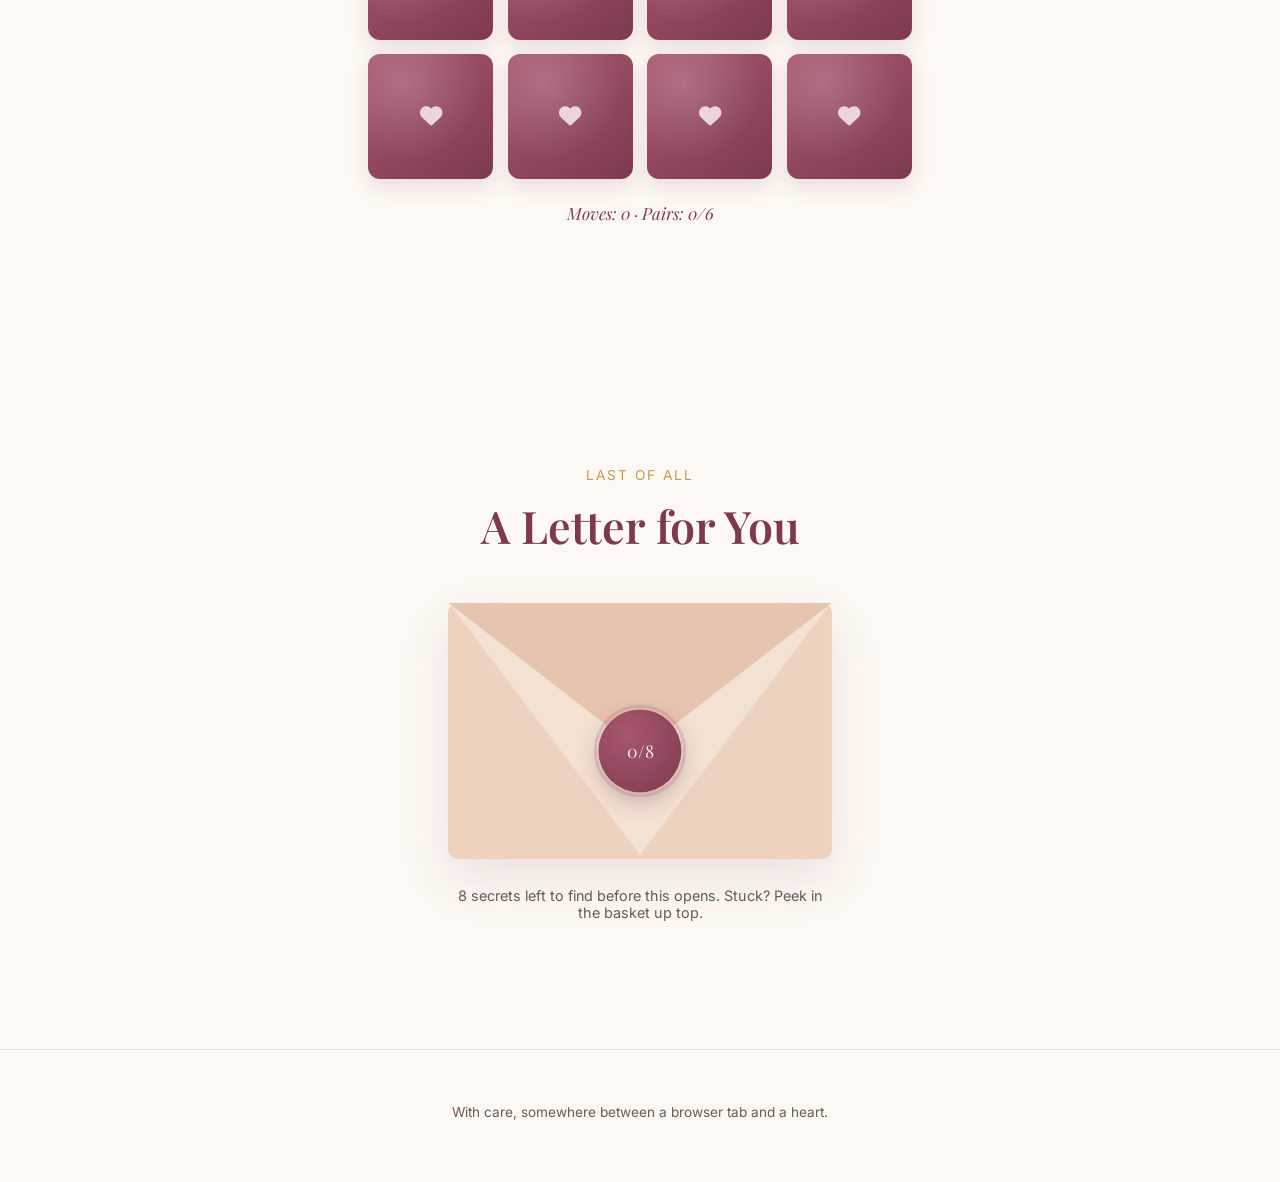
==== commit 06c6a8cf: "Redesign as a secret hunt with photos, games and a sealed letter Eight hidden secrets (tap the name," ====
--- a/index.html
+++ b/index.html
@@ -7,7 +7,7 @@
 <link rel="stylesheet" href="css/style.css">
 <link rel="preconnect" href="https://fonts.googleapis.com">
 <link rel="preconnect" href="https://fonts.gstatic.com" crossorigin>
-<link href="https://fonts.googleapis.com/css2?family=Playfair+Display:ital,wght@0,500;0,600;1,500&family=Inter:wght@300;400;500;600&display=swap" rel="stylesheet">
+<link href="https://fonts.googleapis.com/css2?family=Playfair+Display:ital,wght@0,500;0,600;1,500&family=Inter:wght@300;400;500;600&family=Dancing+Script:wght@400;500;600&family=Parisienne&display=swap" rel="stylesheet">
 <link rel="stylesheet" href="https://cdnjs.cloudflare.com/ajax/libs/font-awesome/6.5.2/css/all.min.css">
 </head>
 <body>
@@ -15,16 +15,9 @@
 <canvas id="petals"></canvas>
 
 <header class="hero">
-  <nav class="nav">
-    <!-- <span class="nav__brand">a little celebration</span> -->
-    <div class="nav__links">
-      <a href="#gallery">Memories</a>
-    </div>
-  </nav>
-
   <div class="hero__content">
     <p class="hero__eyebrow">counting down to</p>
-    <h1 class="hero__name" id="heroName">Someone Wonderful</h1>
+    <h1 class="hero__name" id="heroName"></h1>
     <p class="hero__tagline" id="heroTagline">A small corner of the internet, made just for you.</p>
 
     <div class="countdown" id="countdown">
@@ -48,19 +41,39 @@
     <p class="countdown__arrived" id="arrivedText" hidden></p>
 
     <button class="btn-celebrate" id="celebrateBtn">Celebrate ✨</button>
+
+    <p class="hero__hunt">
+      <span><strong id="huntTotal">8</strong> secrets are hidden on this site.</span>
+      <span>Find them all to break the seal on your letter.</span>
+    </p>
   </div>
 
-  <a class="scroll-hint" href="#letter">
+  <a class="scroll-hint" href="#cake" aria-label="Scroll down">
     <span></span>
   </a>
 </header>
 
 <main>
-  <section class="letter" id="letter">
-    <div class="letter__card">
-      <p class="letter__kicker">a letter for you</p>
-      <p class="letter__body" id="letterBody"></p>
-      <p class="letter__sign" id="letterSign"></p>
+  <section class="cake-section" id="cake">
+    <div class="section__header">
+      <p class="section__eyebrow">first things first</p>
+      <h2 class="section__title">Make a Wish</h2>
+      <p class="section__sub">Tap the flames to blow them out.</p>
+    </div>
+
+    <div class="cake">
+      <div class="cake__candles" id="candles"></div>
+      <div class="cake__body"></div>
+      <div class="cake__plate"></div>
+      <button class="hidden-egg" id="hiddenEgg" type="button" aria-label="A tiny egg">
+        <svg viewBox="0 0 24 30" aria-hidden="true"><path d="M12 1.5C6.5 1.5 2.5 11 2.5 18.5a9.5 9.5 0 0 0 19 0C21.5 11 17.5 1.5 12 1.5z"/></svg>
+      </button>
+    </div>
+
+    <p class="cake__msg" id="wishMsg" aria-live="polite"></p>
+    <div class="cake__actions">
+      <button class="btn-ghost" id="micBtn" type="button"><i class="fa-solid fa-microphone"></i> <span>Blow at your mic</span></button>
+      <button class="btn-ghost" id="relightBtn" type="button" hidden><i class="fa-solid fa-fire"></i> Relight</button>
     </div>
   </section>
 
@@ -68,14 +81,82 @@
     <div class="section__header">
       <p class="section__eyebrow">a few favorites</p>
       <h2 class="section__title">Memories Worth Keeping</h2>
+      <p class="section__sub">Tap a card to flip it over.</p>
     </div>
     <div class="gallery__grid" id="galleryGrid"></div>
+  </section>
+
+  <section class="scratch-section">
+    <div class="section__header">
+      <p class="section__eyebrow">feeling lucky?</p>
+      <h2 class="section__title">A Little Something</h2>
+      <p class="section__sub">Scratch away the gold.</p>
+    </div>
+    <div class="scratch">
+      <div class="scratch__prize">
+        <p class="scratch__kicker" id="scratchKicker"></p>
+        <p class="scratch__msg" id="scratchMsg"></p>
+      </div>
+      <canvas id="scratchCanvas" aria-label="Scratch card"></canvas>
+    </div>
+  </section>
+
+  <section class="vault-section">
+    <div class="section__header">
+      <p class="section__eyebrow">locked tight</p>
+      <h2 class="section__title">The Vault</h2>
+      <p class="section__sub">You already know the code. You just don't know you know it.</p>
+    </div>
+    <div class="vault" id="vault">
+      <div class="vault__door" id="vaultDoor">
+        <div class="vault__display" id="vaultDisplay"></div>
+        <p class="vault__status" id="vaultStatus" aria-live="polite"></p>
+        <div class="vault__keys" id="vaultKeys"></div>
+      </div>
+      <div class="vault__inside" id="vaultInside" hidden>
+        <i class="fa-solid fa-gem"></i>
+        <p id="vaultMessage"></p>
+      </div>
+    </div>
+  </section>
+
+  <section class="match-section">
+    <div class="section__header">
+      <p class="section__eyebrow">memory game</p>
+      <h2 class="section__title">Perfect Match</h2>
+      <p class="section__sub">Flip two cards at a time and find every pair.</p>
+    </div>
+    <div class="match" id="matchGrid"></div>
+    <p class="match__status" id="matchStatus" aria-live="polite"></p>
+    <div class="match__actions" id="matchActions"></div>
+  </section>
+
+  <section class="letter" id="letter">
+    <div class="section__header">
+      <p class="section__eyebrow">last of all</p>
+      <h2 class="section__title">A Letter for You</h2>
+    </div>
+
+    <div class="envelope" id="envelope">
+      <div class="envelope__flap"></div>
+      <button class="seal" id="seal" type="button">
+        <svg viewBox="0 0 100 100" aria-hidden="true">
+          <circle class="seal__track" cx="50" cy="50" r="46"/>
+          <circle class="seal__progress" id="sealRing" cx="50" cy="50" r="46"/>
+        </svg>
+        <span class="seal__count" id="sealCount"></span>
+      </button>
+    </div>
+    <p class="envelope__note" id="envelopeNote"></p>
+
+    <button class="btn-celebrate" id="letterAgain" type="button" hidden>
+      <i class="fa-solid fa-envelope-open"></i> Read your letter again
+    </button>
   </section>
 </main>
 
 <footer class="footer">
   <p>With care, somewhere between a browser tab and a heart.</p>
-  <p><a href="puzzle.html" class="footer__link">One more thing before you go &rarr;</a></p>
 </footer>
 
 <div class="lightbox" id="lightbox">
@@ -84,12 +165,25 @@
   <p class="lightbox__caption" id="lightboxCaption"></p>
 </div>
 
+<div class="letter-modal" id="letterModal" role="dialog" aria-modal="true" aria-labelledby="letterTitle" hidden>
+  <div class="letter-modal__sheet">
+    <div class="letter-modal__paper" id="letterPaper">
+      <button class="letter-modal__close" id="letterClose" type="button" aria-label="Close letter">&times;</button>
+      <p class="letter__kicker">a letter for you</p>
+      <h3 class="letter-modal__title" id="letterTitle"></h3>
+      <div class="letter-modal__body" id="letterBody"></div>
+      <p class="letter__sign" id="letterSign"></p>
+    </div>
+  </div>
+</div>
+
 <div class="arrival" id="arrivalOverlay" hidden>
   <p class="arrival__eyebrow">it's here</p>
   <h2 class="arrival__title">Happy Birthday<br><span id="arrivalName"></span></h2>
 </div>
 
 <script src="js/config.js"></script>
+<script src="js/eggs.js"></script>
 <script src="js/effects.js"></script>
 <script src="js/script.js"></script>
 </body>
--- a/css/style.css
+++ b/css/style.css
@@ -15,6 +15,9 @@
 
 * { box-sizing: border-box; }
 
+/* Many components set display:flex/grid, which would otherwise beat [hidden]. */
+[hidden] { display: none !important; }
+
 html { scroll-behavior: smooth; }
 
 body {
@@ -31,7 +34,7 @@
   width: 100%;
   height: 100%;
   pointer-events: none;
-  z-index: 1;
+  z-index: 25;
 }
 
 /* ---------- Hero ---------- */
@@ -221,11 +224,6 @@
   justify-content: center;
 }
 
-.letter__card {
-  max-width: 42rem;
-  text-align: center;
-}
-
 .letter__kicker {
   font-size: 0.85rem;
   letter-spacing: 0.15em;
@@ -234,15 +232,6 @@
   margin-bottom: 1.2rem;
 }
 
-.letter__body {
-  font-family: var(--serif);
-  font-style: italic;
-  font-size: clamp(1.25rem, 3vw, 1.65rem);
-  line-height: 1.6;
-  color: var(--ink);
-  margin: 0 0 1.5rem;
-}
-
 .letter__sign {
   color: var(--rose-deep);
   font-weight: 500;
@@ -254,20 +243,6 @@
 .letter__sign.in-view {
   opacity: 1;
   transform: translateY(0);
-}
-
-.typing-cursor {
-  display: inline-block;
-  width: 2px;
-  height: 1em;
-  margin-left: 2px;
-  background: var(--rose-deep);
-  vertical-align: text-bottom;
-  animation: typingBlink 0.9s step-end infinite;
-}
-
-@keyframes typingBlink {
-  50% { opacity: 0; }
 }
 
 /* ---------- Sections ---------- */
@@ -305,36 +280,127 @@
   display: grid;
   grid-template-columns: repeat(auto-fit, minmax(230px, 1fr));
   gap: 1.5rem;
-  max-width: 72rem;
+  max-width: 56rem; /* caps it at 3 columns: 8 photos + the sealed card = 3x3 */
   margin: 0 auto;
 }
 
-.gallery__item {
-  position: relative;
-  border-radius: var(--radius);
-  overflow: hidden;
+.flip {
   aspect-ratio: 4 / 5;
+  perspective: 1200px;
   cursor: pointer;
-  box-shadow: var(--shadow);
+  outline: none;
   opacity: 0;
   transform: translateY(24px);
   transition: opacity 0.6s ease, transform 0.6s ease;
-}
-
-.gallery__item.in-view {
-  opacity: 1;
-  transform: translateY(0);
-}
-
-.gallery__item img {
+  -webkit-tap-highlight-color: transparent;
+}
+
+.flip.in-view { opacity: 1; transform: translateY(0); }
+
+.flip__inner {
+  position: relative;
+  width: 100%;
+  height: 100%;
+  transform-style: preserve-3d;
+  transition: transform 0.75s cubic-bezier(0.2, 0.8, 0.25, 1);
+}
+
+.flip.flipped .flip__inner { transform: rotateY(180deg); }
+
+.flip:focus-visible .flip__face { outline: 3px solid var(--gold); outline-offset: 3px; }
+
+.flip__face {
+  position: absolute;
+  inset: 0;
+  border-radius: var(--radius);
+  overflow: hidden;
+  box-shadow: var(--shadow);
+  backface-visibility: hidden;
+  -webkit-backface-visibility: hidden;
+}
+
+.flip__front img {
   width: 100%;
   height: 100%;
   object-fit: cover;
   display: block;
-  transition: transform 0.4s ease;
-}
-
-.gallery__item:hover img { transform: scale(1.06); }
+}
+
+.flip__hint {
+  position: absolute;
+  right: 0.8rem;
+  bottom: 0.8rem;
+  width: 2rem;
+  height: 2rem;
+  border-radius: 50%;
+  display: flex;
+  align-items: center;
+  justify-content: center;
+  background: rgba(255, 255, 255, 0.85);
+  color: var(--rose-deep);
+  font-size: 0.8rem;
+  transition: transform 0.3s ease;
+}
+
+.flip:hover .flip__hint { transform: rotate(180deg); }
+
+.flip__back {
+  transform: rotateY(180deg);
+  background: #fff;
+  border: 1px solid var(--line);
+  display: flex;
+  flex-direction: column;
+  align-items: center;
+  justify-content: center;
+  gap: 1rem;
+  padding: 1.6rem;
+  text-align: center;
+}
+
+.flip__back p {
+  margin: 0;
+  font-family: var(--serif);
+  font-style: italic;
+  font-size: 1.15rem;
+  line-height: 1.5;
+  color: var(--ink);
+}
+
+.flip--sealed .flip__back { background: linear-gradient(160deg, #fff, #fbeef1); }
+.flip--sealed .flip__back p { font-size: 1.05rem; color: var(--rose-deep); }
+
+.sealed {
+  height: 100%;
+  display: flex;
+  flex-direction: column;
+  align-items: center;
+  justify-content: center;
+  gap: 1rem;
+  padding: 1.5rem;
+  text-align: center;
+  color: #fbe9ee;
+  background: repeating-linear-gradient(45deg, var(--rose-deep) 0 14px, #8a4359 14px 28px);
+}
+
+.sealed i { font-size: 2rem; }
+
+.sealed__stamp {
+  border: 2px solid currentColor;
+  border-radius: 6px;
+  padding: 0.35rem 0.9rem;
+  transform: rotate(-8deg);
+  text-transform: uppercase;
+  letter-spacing: 0.18em;
+  font-weight: 600;
+  font-size: 0.85rem;
+}
+
+.sealed__nag {
+  min-height: 1.4em;
+  font-family: var(--serif);
+  font-style: italic;
+  font-size: 1.05rem;
+}
 
 .gallery__placeholder {
   width: 100%;
@@ -347,20 +413,6 @@
 }
 
 .gallery__placeholder svg { width: 2.6rem; height: 2.6rem; opacity: 0.6; }
-
-.gallery__caption {
-  position: absolute;
-  left: 0; right: 0; bottom: 0;
-  padding: 1.2rem 1rem 0.9rem;
-  background: linear-gradient(to top, rgba(58,46,44,0.72), transparent);
-  color: #fff;
-  font-size: 0.85rem;
-  font-weight: 400;
-  opacity: 0;
-  transition: opacity 0.3s ease;
-}
-
-.gallery__item:hover .gallery__caption { opacity: 1; }
 
 /* ---------- Wall ---------- */
 
@@ -508,97 +560,6 @@
   .hero__content { max-width: 60rem; }
 }
 
-/* ---------- Puzzle page ---------- */
-
-.puzzle {
-  position: relative;
-  z-index: 2;
-  min-height: 100vh;
-  display: flex;
-  align-items: center;
-  justify-content: center;
-  padding: 3rem 1.5rem;
-  background: radial-gradient(ellipse 80% 60% at 50% 0%, var(--cream-deep), var(--cream));
-}
-
-.puzzle__card {
-  width: 100%;
-  max-width: 32rem;
-  background: #fff;
-  border: 1px solid var(--line);
-  border-radius: var(--radius);
-  box-shadow: var(--shadow);
-  padding: clamp(2rem, 5vw, 3rem);
-  text-align: center;
-}
-
-.puzzle__title {
-  font-family: "Satisfy", var(--serif);
-  font-size: clamp(2.4rem, 7vw, 3.4rem);
-  color: var(--rose-deep);
-  margin: 0.6rem 0 2rem;
-}
-
-#whyBtn {
-  font-family: "Satisfy", var(--serif);
-  font-size: 1.3rem;
-  font-weight: 400;
-}
-
-.puzzle__success {
-  position: fixed;
-  inset: 0;
-  z-index: 10;
-  display: flex;
-  flex-direction: column;
-  align-items: center;
-  justify-content: center;
-  text-align: center;
-  pointer-events: none;
-}
-
-.puzzle__success-number,
-.puzzle__success-label,
-.puzzle__success-days {
-  opacity: 0;
-  transform: translateY(14px);
-  transition: opacity 0.8s ease, transform 0.8s ease;
-}
-
-.puzzle__success.in-view .puzzle__success-number,
-.puzzle__success.in-view .puzzle__success-label,
-.puzzle__success.in-view .puzzle__success-days {
-  opacity: 1;
-  transform: translateY(0);
-}
-
-.puzzle__success.in-view .puzzle__success-number { transition-delay: 0.2s; }
-.puzzle__success.in-view .puzzle__success-days { transition-delay: 0.6s; }
-
-.puzzle__success-number {
-  font-family: "Parisienne", var(--serif);
-  font-size: clamp(6rem, 26vw, 13rem);
-  line-height: 1;
-  color: var(--rose-deep);
-  margin: 1rem 0 0;
-}
-
-.puzzle__success-label {
-  font-family: "Parisienne", var(--serif);
-  font-size: clamp(2.2rem, 8vw, 3.75rem);
-  letter-spacing: 0.02em;
-  color: var(--rose);
-  margin: 0;
-}
-
-.puzzle__success-days {
-  font-family: "Parisienne", var(--serif);
-  font-size: clamp(1.6rem, 5vw, 2.25rem);
-  letter-spacing: 0.02em;
-  color: var(--ink-soft);
-  margin: 1.2rem 0 0;
-}
-
 /* ---------- Midnight arrival celebration (index.html) ---------- */
 
 .arrival {
@@ -649,21 +610,864 @@
   transform: translateY(0);
 }
 
-/* ---------- Hidden petal-popping game (shared, injected by effects.js) ---------- */
+/* ---------- Shared bits for the hunt ---------- */
+
+.section__sub {
+  margin: 0.8rem auto 0;
+  max-width: 30rem;
+  color: var(--ink-soft);
+  font-weight: 300;
+}
+
+.btn-ghost {
+  font-family: var(--sans);
+  font-size: 0.88rem;
+  font-weight: 500;
+  color: var(--rose-deep);
+  background: rgba(255, 255, 255, 0.7);
+  border: 1px solid rgba(168, 87, 110, 0.35);
+  border-radius: 999px;
+  padding: 0.6rem 1.2rem;
+  cursor: pointer;
+  transition: background 0.2s ease, border-color 0.2s ease;
+}
+
+.btn-ghost:hover { background: #fff; border-color: var(--rose); }
+.btn-ghost:disabled { opacity: 0.6; cursor: default; }
+.btn-ghost i { margin-right: 0.3rem; }
+
+.shake { animation: shake 0.45s ease; }
+
+@keyframes shake {
+  0%, 100% { translate: 0; }
+  20% { translate: -8px 0; }
+  40% { translate: 7px 0; }
+  60% { translate: -5px 0; }
+  80% { translate: 3px 0; }
+}
+
+/* ---------- Hero: tappable name + hunt invite ---------- */
+
+.hero__name {
+  cursor: pointer;
+  user-select: none;
+  -webkit-user-select: none;
+  -webkit-tap-highlight-color: transparent;
+}
+
+.hero__letter { display: inline-block; }
+.hero__letter.bounce { animation: letterBounce 0.5s ease; }
+.hero__name.dance .hero__letter { animation: letterWave 0.9s ease calc(var(--i) * 70ms) 2; }
+
+@keyframes letterBounce {
+  30% { transform: translateY(-0.22em) rotate(-6deg); }
+  60% { transform: translateY(0.04em); }
+}
+
+@keyframes letterWave {
+  40% { transform: translateY(-0.35em) scale(1.12); color: var(--gold); }
+}
+
+.hero__hunt {
+  display: flex;
+  flex-direction: column;
+  gap: 0.2rem;
+  margin: 2.2rem 0 0;
+  font-size: 0.9rem;
+  color: var(--ink-soft);
+}
+
+.hero__hunt strong { color: var(--rose-deep); font-weight: 600; }
+
+/* ---------- Cake ---------- */
+
+.cake-section,
+.scratch-section,
+.vault-section,
+.match-section {
+  position: relative;
+  z-index: 2;
+  padding: clamp(4rem, 9vw, 6rem) 1.5rem;
+  text-align: center;
+}
+
+.cake {
+  position: relative;
+  width: min(17rem, 72vw);
+  margin: 4rem auto 0;
+}
+
+.cake__candles {
+  display: flex;
+  justify-content: center;
+  gap: 1.15rem;
+  height: 3.4rem;
+}
+
+.candle {
+  position: relative;
+  width: 0.8rem;
+  height: 3.4rem;
+  padding: 0;
+  border: 0;
+  border-radius: 3px 3px 0 0;
+  background: repeating-linear-gradient(-45deg, #fff 0 6px, #e7b7c3 6px 12px);
+  cursor: pointer;
+  -webkit-tap-highlight-color: transparent;
+}
+
+/* Wick */
+.candle::before {
+  content: "";
+  position: absolute;
+  left: 50%;
+  top: -0.45rem;
+  width: 2px;
+  height: 0.45rem;
+  margin-left: -1px;
+  background: var(--ink);
+}
+
+/* Bigger tap target that covers the flame too */
+.candle::after {
+  content: "";
+  position: absolute;
+  inset: -2.4rem -0.5rem 0;
+}
+
+.candle__flame {
+  position: absolute;
+  left: 50%;
+  bottom: calc(100% + 0.35rem);
+  width: 0.9rem;
+  height: 1.5rem;
+  margin-left: -0.45rem;
+  border-radius: 50% 50% 50% 50% / 60% 60% 40% 40%;
+  background: radial-gradient(ellipse at 50% 72%, #fffbe8 0 18%, #ffd36b 42%, #f39c3d 72%, rgba(243, 156, 61, 0) 74%);
+  filter: drop-shadow(0 0 8px rgba(255, 190, 90, 0.8));
+  transform-origin: 50% 90%;
+  animation: flicker 1.3s ease-in-out infinite alternate;
+  transition: transform 0.25s ease, opacity 0.25s ease;
+}
+
+.candle:nth-child(2n) .candle__flame { animation-duration: 1.1s; }
+.candle:nth-child(3n) .candle__flame { animation-duration: 1.6s; }
+
+.candle.out .candle__flame {
+  animation: none;
+  transform: scale(0);
+  opacity: 0;
+}
+
+.candle__smoke {
+  position: absolute;
+  left: 50%;
+  bottom: calc(100% + 0.4rem);
+  width: 0.5rem;
+  height: 0.5rem;
+  margin-left: -0.25rem;
+  border-radius: 50%;
+  background: rgba(130, 120, 120, 0.45);
+  opacity: 0;
+}
+
+.candle.out .candle__smoke { animation: smoke 1.4s ease-out forwards; }
+
+@keyframes flicker {
+  0% { transform: rotate(-3deg) scaleY(1); }
+  50% { transform: rotate(2deg) scaleY(1.08); }
+  100% { transform: rotate(-1deg) scaleY(0.94); }
+}
+
+@keyframes smoke {
+  0% { opacity: 0.7; transform: translateY(0) scale(1); }
+  100% { opacity: 0; transform: translate(0.6rem, -2.6rem) scale(3); }
+}
+
+.cake__body {
+  position: relative;
+  height: 7rem;
+  border-radius: 14px 14px 8px 8px;
+  background: linear-gradient(to bottom,
+    #f6d4dc 0 30%, var(--rose) 30% 34%, #f6d4dc 34% 64%, var(--rose) 64% 68%, #f6d4dc 68%);
+  box-shadow: var(--shadow);
+}
+
+/* Frosting with a scalloped edge */
+.cake__body::before {
+  content: "";
+  position: absolute;
+  left: 0;
+  right: 0;
+  top: 0;
+  height: 1.5rem;
+  border-radius: 14px 14px 0 0;
+  background:
+    radial-gradient(circle at 0.75rem 1.5rem, transparent 0.5rem, #fff 0.52rem) 0 0 / 1.5rem 1.5rem repeat-x;
+}
+
+.cake__plate {
+  height: 0.75rem;
+  margin: 0 -1.4rem;
+  border-radius: 999px;
+  background: linear-gradient(#fff, var(--cream-deep));
+  border: 1px solid var(--line);
+}
+
+.cake__msg {
+  min-height: 1.6em;
+  margin: 2rem 0 1rem;
+  font-family: var(--serif);
+  font-style: italic;
+  font-size: 1.3rem;
+  color: var(--rose-deep);
+  opacity: 0;
+  transform: translateY(8px);
+  transition: opacity 0.6s ease, transform 0.6s ease;
+}
+
+.cake__msg.in-view { opacity: 1; transform: translateY(0); }
+
+.cake__actions { display: flex; justify-content: center; gap: 0.8rem; flex-wrap: wrap; }
+
+.btn-ghost.listening {
+  border-color: var(--rose);
+  animation: listenPulse 1.2s ease-in-out infinite;
+}
+
+@keyframes listenPulse {
+  50% { box-shadow: 0 0 0 6px rgba(168, 87, 110, 0.15); }
+}
+
+/* The tiny egg tucked beside the plate */
+.hidden-egg {
+  position: absolute;
+  right: -1.9rem;
+  bottom: 0.15rem;
+  width: 1rem;
+  height: 1.25rem;
+  padding: 0;
+  border: 0;
+  background: none;
+  color: var(--gold);
+  opacity: 0.45;
+  cursor: pointer;
+  transform-origin: 50% 100%;
+  transition: opacity 0.2s ease;
+}
+
+.hidden-egg::after { content: ""; position: absolute; inset: -0.8rem; }
+.hidden-egg svg { width: 100%; height: 100%; fill: currentColor; display: block; }
+.hidden-egg:hover { opacity: 0.9; animation: eggWobble 0.6s ease; }
+.hidden-egg.cracked { animation: eggCrack 0.7s ease forwards; opacity: 1; }
+
+@keyframes eggWobble {
+  25% { transform: rotate(-12deg); }
+  75% { transform: rotate(10deg); }
+}
+
+@keyframes eggCrack {
+  0% { transform: rotate(0); }
+  20% { transform: rotate(-15deg); }
+  40% { transform: rotate(15deg); }
+  100% { transform: scale(2.4) translateY(-0.6rem); opacity: 0; }
+}
+
+/* ---------- Scratch card ---------- */
+
+.scratch {
+  position: relative;
+  width: min(24rem, 100%);
+  aspect-ratio: 16 / 9;
+  margin: 0 auto;
+  border-radius: var(--radius);
+  overflow: hidden;
+  background: #fff;
+  border: 1.5px dashed rgba(199, 151, 79, 0.6);
+  box-shadow: var(--shadow);
+}
+
+.scratch__prize {
+  position: absolute;
+  inset: 0;
+  display: flex;
+  flex-direction: column;
+  align-items: center;
+  justify-content: center;
+  padding: 1.4rem 1.6rem;
+}
+
+.scratch__kicker {
+  margin: 0 0 0.6rem;
+  font-size: 0.75rem;
+  letter-spacing: 0.15em;
+  text-transform: uppercase;
+  color: var(--gold);
+}
+
+.scratch__msg {
+  margin: 0;
+  font-family: var(--serif);
+  font-style: italic;
+  font-size: clamp(1rem, 3.6vw, 1.2rem);
+  line-height: 1.5;
+  color: var(--ink);
+}
+
+.scratch canvas {
+  position: absolute;
+  inset: 0;
+  width: 100%;
+  height: 100%;
+  touch-action: none;
+  cursor: grab;
+  transition: opacity 0.8s ease;
+}
+
+.scratch canvas.done { opacity: 0; pointer-events: none; }
+
+/* ---------- Vault ---------- */
+
+.vault {
+  width: min(19rem, 100%);
+  margin: 0 auto;
+  padding: 1.8rem 1.4rem 1.5rem;
+  border-radius: 24px;
+  color: #f2e9e4;
+  background: linear-gradient(160deg, #4a3c39, #241b1a);
+  box-shadow: var(--shadow), inset 0 0 0 1px rgba(199, 151, 79, 0.35);
+}
+
+.vault__display {
+  display: flex;
+  justify-content: center;
+  gap: 0.6rem;
+}
+
+.vault__slot {
+  width: 2.6rem;
+  height: 3.2rem;
+  display: flex;
+  align-items: center;
+  justify-content: center;
+  border-radius: 10px;
+  background: rgba(255, 255, 255, 0.05);
+  border: 1px solid rgba(199, 151, 79, 0.35);
+  font-family: var(--serif);
+  font-size: 1.6rem;
+  color: var(--gold);
+  transition: border-color 0.2s ease, background 0.2s ease;
+}
+
+.vault__slot.filled { border-color: var(--gold); background: rgba(199, 151, 79, 0.12); }
+.vault.unlocking .vault__slot { border-color: #9fd3a5; color: #9fd3a5; }
+
+.vault__status {
+  min-height: 1.4em;
+  margin: 0.9rem 0 1rem;
+  font-size: 0.88rem;
+  font-style: italic;
+  color: rgba(242, 233, 228, 0.75);
+}
+
+.vault__keys {
+  display: grid;
+  grid-template-columns: repeat(3, 1fr);
+  gap: 0.6rem;
+}
+
+.vault__key {
+  height: 3.3rem;
+  border-radius: 14px;
+  border: 1px solid rgba(255, 255, 255, 0.1);
+  background: rgba(255, 255, 255, 0.05);
+  color: #f2e9e4;
+  font-family: var(--sans);
+  font-size: 1.25rem;
+  cursor: pointer;
+  transition: background 0.15s ease, transform 0.1s ease;
+  -webkit-tap-highlight-color: transparent;
+}
+
+.vault__key:hover { background: rgba(255, 255, 255, 0.1); }
+.vault__key:active { transform: scale(0.94); background: rgba(199, 151, 79, 0.25); }
+
+.vault__inside {
+  padding: 1rem 0.4rem;
+  animation: vaultOpen 0.8s ease both;
+}
+
+.vault__inside i { font-size: 2rem; color: var(--gold); }
+
+.vault__inside p {
+  margin: 1rem 0 0;
+  font-family: var(--serif);
+  font-style: italic;
+  font-size: 1.15rem;
+  line-height: 1.6;
+}
+
+@keyframes vaultOpen {
+  from { opacity: 0; transform: scale(0.9); }
+  to { opacity: 1; transform: scale(1); }
+}
+
+/* ---------- Memory match ---------- */
+
+.match {
+  display: grid;
+  grid-template-columns: repeat(4, 1fr);
+  gap: clamp(0.5rem, 2vw, 0.9rem);
+  width: min(34rem, 100%);
+  margin: 0 auto;
+}
+
+.match-card {
+  aspect-ratio: 1;
+  perspective: 800px;
+  outline: none;
+  cursor: pointer;
+  -webkit-tap-highlight-color: transparent;
+}
+
+.match-card__inner {
+  position: relative;
+  display: block;
+  width: 100%;
+  height: 100%;
+  transform-style: preserve-3d;
+  transition: transform 0.5s ease;
+}
+
+.match-card.flipped .match-card__inner { transform: rotateY(180deg); }
+
+.match-card__face {
+  position: absolute;
+  inset: 0;
+  border-radius: 12px;
+  overflow: hidden;
+  backface-visibility: hidden;
+  -webkit-backface-visibility: hidden;
+  box-shadow: 0 8px 20px rgba(123, 58, 79, 0.14);
+}
+
+.match-card__back {
+  display: flex;
+  align-items: center;
+  justify-content: center;
+  color: rgba(251, 233, 238, 0.85);
+  font-size: clamp(1rem, 4vw, 1.4rem);
+  background:
+    radial-gradient(circle at 30% 25%, rgba(255, 255, 255, 0.18), transparent 60%),
+    linear-gradient(145deg, var(--rose), var(--rose-deep));
+  transition: filter 0.2s ease;
+}
+
+.match-card:hover .match-card__back { filter: brightness(1.08); }
+.match-card:focus-visible .match-card__face { outline: 3px solid var(--gold); outline-offset: 2px; }
+
+.match-card__front { transform: rotateY(180deg); background: var(--cream-deep); }
+
+.match-card__front img {
+  width: 100%;
+  height: 100%;
+  object-fit: cover;
+  display: block;
+}
+
+.match-card.matched { cursor: default; }
+.match-card.matched .match-card__front { box-shadow: 0 0 0 3px var(--gold), 0 8px 20px rgba(123, 58, 79, 0.14); }
+
+.match__status {
+  min-height: 1.5em;
+  margin: 1.4rem 0 1rem;
+  font-family: var(--serif);
+  font-style: italic;
+  font-size: 1.05rem;
+  color: var(--rose-deep);
+}
+
+.match__actions { display: flex; justify-content: center; }
+
+/* ---------- Sealed letter ---------- */
+
+.letter {
+  flex-direction: column;
+  align-items: center;
+}
+
+.envelope {
+  position: relative;
+  width: min(24rem, 100%);
+  aspect-ratio: 3 / 2;
+  border-radius: 10px;
+  background: #f3e1d3;
+  box-shadow: var(--shadow);
+  perspective: 900px;
+  transition: transform 0.6s ease 0.4s, opacity 0.5s ease 0.4s;
+}
+
+/* The two lower folds */
+.envelope::before {
+  content: "";
+  position: absolute;
+  inset: 0;
+  border-radius: 10px;
+  background:
+    linear-gradient(to top right, #ecd2bf 50%, transparent 50.5%) left / 50.5% 100% no-repeat,
+    linear-gradient(to top left, #ecd2bf 50%, transparent 50.5%) right / 50.5% 100% no-repeat;
+}
+
+.envelope__flap {
+  position: absolute;
+  left: 0;
+  right: 0;
+  top: 0;
+  height: 58%;
+  background: #e6c4af;
+  clip-path: polygon(0 0, 100% 0, 50% 100%);
+  transform-origin: top;
+  transition: transform 0.7s ease;
+  z-index: 2;
+}
+
+.envelope.opened .envelope__flap { transform: rotateX(180deg); z-index: 0; }
+.envelope.opened { transform: translateY(1rem) scale(0.96); opacity: 0; }
+
+.seal {
+  position: absolute;
+  left: 50%;
+  top: 58%;
+  width: 5.2rem;
+  height: 5.2rem;
+  padding: 0;
+  border: 0;
+  border-radius: 50%;
+  transform: translate(-50%, -50%);
+  background: radial-gradient(circle at 35% 30%, var(--rose), var(--rose-deep));
+  color: #fbe9ee;
+  font-family: var(--serif);
+  font-size: 1.1rem;
+  cursor: pointer;
+  z-index: 3;
+  box-shadow: 0 8px 22px rgba(125, 58, 79, 0.35);
+  transition: opacity 0.4s ease;
+}
+
+.seal svg {
+  position: absolute;
+  inset: -7px;
+  width: calc(100% + 14px);
+  height: calc(100% + 14px);
+  transform: rotate(-90deg);
+  pointer-events: none;
+}
+
+.seal__track { fill: none; stroke: rgba(125, 58, 79, 0.15); stroke-width: 3; }
+
+.seal__progress {
+  fill: none;
+  stroke: var(--gold);
+  stroke-width: 3;
+  stroke-linecap: round;
+  transition: stroke-dashoffset 0.9s ease;
+}
+
+.seal__count { position: relative; }
+
+.seal.wiggle { animation: sealWiggle 0.5s ease; }
+.envelope.ready .seal { animation: sealPulse 1.6s ease-in-out infinite; }
+.envelope.opened .seal { opacity: 0; }
+
+@keyframes sealWiggle {
+  0%, 100% { transform: translate(-50%, -50%) rotate(0); }
+  25% { transform: translate(-50%, -50%) rotate(-12deg); }
+  75% { transform: translate(-50%, -50%) rotate(10deg); }
+}
+
+@keyframes sealPulse {
+  0%, 100% { transform: translate(-50%, -50%) scale(1); }
+  50% { transform: translate(-50%, -50%) scale(1.08); box-shadow: 0 0 0 10px rgba(199, 151, 79, 0.2); }
+}
+
+.envelope__note {
+  margin: 1.8rem 0 0;
+  max-width: 24rem;
+  text-align: center;
+  font-size: 0.9rem;
+  color: var(--ink-soft);
+}
+
+/* ---------- Letter popup ---------- */
+
+.letter-modal {
+  position: fixed;
+  inset: 0;
+  z-index: 22;
+  display: flex;
+  align-items: center;
+  justify-content: center;
+  padding: 1rem;
+  background: rgba(58, 46, 44, 0.55);
+  -webkit-backdrop-filter: blur(4px);
+  backdrop-filter: blur(4px);
+  opacity: 0;
+  transition: opacity 0.35s ease;
+}
+
+.letter-modal.open { opacity: 1; }
+
+.letter-modal__sheet {
+  width: min(36rem, 100%);
+  filter: drop-shadow(0 18px 30px rgba(30, 20, 20, 0.35));
+  transform: translateY(28px) rotate(-2deg) scale(0.95);
+  transition: transform 0.5s cubic-bezier(0.2, 0.8, 0.25, 1);
+}
+
+.letter-modal.open .letter-modal__sheet { transform: rotate(-0.6deg); }
+
+.letter-modal__paper {
+  position: relative;
+  max-height: calc(100vh - 2rem);
+  max-height: calc(100dvh - 2rem);
+  overflow-y: auto;
+  overscroll-behavior: contain;
+  scrollbar-width: none;
+  padding: clamp(2.4rem, 6vw, 3.2rem) clamp(1.6rem, 6vw, 3rem);
+  /* Faint ruled lines on warm, slightly uneven paper */
+  background:
+    linear-gradient(rgba(199, 151, 79, 0.09) 1px, transparent 1px) 0 0 / 100% 2rem,
+    radial-gradient(ellipse at 20% 10%, rgba(255, 255, 255, 0.7), transparent 60%),
+    radial-gradient(ellipse at 85% 90%, rgba(231, 204, 170, 0.35), transparent 55%),
+    #fcf5e9;
+}
+
+.letter-modal__paper::-webkit-scrollbar { display: none; }
+
+.letter-modal__close {
+  position: sticky;
+  top: 0;
+  float: right;
+  margin: -1rem -1rem 0 0;
+  width: 2.4rem;
+  height: 2.4rem;
+  border: 0;
+  border-radius: 50%;
+  background: var(--cream-deep);
+  color: var(--ink-soft);
+  font-size: 1.5rem;
+  line-height: 1;
+  cursor: pointer;
+}
+
+.letter-modal__close:hover { color: var(--rose-deep); }
+.letter-modal__close:focus-visible { outline: 2px solid var(--rose); outline-offset: 2px; }
+
+.letter-modal .letter__kicker { clear: both; margin: 0; padding-top: 0.4rem; text-align: center; }
+
+.letter-modal__title {
+  margin: 0.4rem 0 1.4rem;
+  text-align: center;
+  font-family: "Parisienne", var(--serif);
+  font-weight: 400;
+  font-size: clamp(2rem, 7.5vw, 2.6rem);
+  line-height: 1.25;
+  color: var(--rose-deep);
+}
+
+.letter-modal__body p {
+  margin: 0 0 1.1rem;
+  white-space: pre-line;
+  font-family: "Dancing Script", cursive;
+  font-weight: 500;
+  font-size: clamp(1.3rem, 5vw, 1.45rem);
+  line-height: 1.55;
+  color: var(--ink);
+}
+
+.letter-modal__body strong { font-weight: 600; color: var(--rose-deep); }
+
+.letter-modal .letter__sign {
+  margin: 1.6rem 0 0;
+  text-align: right;
+  font-family: "Dancing Script", cursive;
+  font-size: 1.6rem;
+  font-weight: 600;
+  opacity: 1;
+  transform: none;
+}
+
+body.modal-open { overflow: hidden; }
+body.modal-open .basket,
+body.modal-open .basket-panel,
+body.modal-open .petal-score { visibility: hidden; }
+
+#letterAgain i { margin-right: 0.4rem; }
+
+/* ---------- Basket tracker + hint panel (injected by eggs.js) ---------- */
+
+.basket {
+  position: fixed;
+  top: 1rem;
+  right: 1rem;
+  z-index: 30;
+  display: flex;
+  align-items: center;
+  gap: 0.45rem;
+  padding: 0.5rem 0.95rem;
+  border-radius: 999px;
+  border: 1px solid var(--line);
+  background: rgba(255, 255, 255, 0.82);
+  -webkit-backdrop-filter: blur(8px);
+  backdrop-filter: blur(8px);
+  color: var(--rose-deep);
+  font: 600 0.9rem var(--sans);
+  cursor: pointer;
+  box-shadow: 0 8px 24px rgba(123, 58, 79, 0.12);
+}
+
+.basket svg { width: 0.85rem; height: 1.05rem; fill: var(--gold); }
+.basket.bump { animation: bump 0.6s ease; }
+.basket.complete { background: var(--rose-deep); color: var(--cream); border-color: transparent; }
+.basket.complete svg { fill: #f2d9a8; }
+
+@keyframes bump {
+  30% { transform: scale(1.2) rotate(-6deg); }
+  60% { transform: scale(0.95); }
+}
+
+.basket-panel {
+  position: fixed;
+  top: 4.2rem;
+  right: 1rem;
+  z-index: 40;
+  width: min(21rem, calc(100vw - 2rem));
+  max-height: calc(100vh - 5.5rem);
+  overflow-y: auto;
+  padding: 1.3rem 1.3rem 1rem;
+  background: #fff;
+  border: 1px solid var(--line);
+  border-radius: var(--radius);
+  box-shadow: var(--shadow);
+  opacity: 0;
+  transform: translateY(-8px);
+  transition: opacity 0.25s ease, transform 0.25s ease;
+}
+
+.basket-panel.open { opacity: 1; transform: translateY(0); }
+
+.basket-panel__head { display: flex; justify-content: space-between; align-items: flex-start; }
+
+.basket-panel__eyebrow {
+  margin: 0;
+  font-size: 0.72rem;
+  letter-spacing: 0.15em;
+  text-transform: uppercase;
+  color: var(--gold);
+}
+
+.basket-panel__title {
+  margin: 0.2rem 0 0;
+  font-family: var(--serif);
+  font-size: 1.4rem;
+  color: var(--rose-deep);
+}
+
+.basket-panel__close {
+  border: 0;
+  background: none;
+  font-size: 1.6rem;
+  line-height: 1;
+  color: var(--ink-soft);
+  cursor: pointer;
+}
+
+.basket-panel__bar {
+  height: 6px;
+  margin: 1rem 0 0.4rem;
+  border-radius: 999px;
+  background: var(--cream-deep);
+  overflow: hidden;
+}
+
+.basket-panel__bar span {
+  display: block;
+  height: 100%;
+  border-radius: inherit;
+  background: linear-gradient(90deg, var(--gold), var(--rose));
+  transition: width 0.6s ease;
+}
+
+.basket-panel__list { list-style: none; margin: 0; padding: 0; }
+
+.egg-row {
+  display: grid;
+  grid-template-columns: 1.1rem 1fr;
+  gap: 0.75rem;
+  padding: 0.7rem 0;
+  border-bottom: 1px solid var(--line);
+}
+
+.egg-row svg {
+  width: 0.9rem;
+  height: 1.1rem;
+  margin-top: 0.15rem;
+  fill: none;
+  stroke: var(--gold);
+  stroke-width: 1.6;
+}
+
+.egg-row.found svg { fill: var(--gold); }
+
+.egg-row__title { margin: 0; font-size: 0.93rem; font-weight: 500; color: var(--ink); }
+.egg-row:not(.found) .egg-row__title { color: var(--ink-soft); letter-spacing: 0.2em; }
+
+.egg-row summary {
+  margin-top: 0.2rem;
+  font-size: 0.8rem;
+  color: var(--rose);
+  cursor: pointer;
+  list-style: none;
+}
+
+.egg-row summary::-webkit-details-marker { display: none; }
+
+.egg-row details p {
+  margin: 0.3rem 0 0;
+  font-family: var(--serif);
+  font-style: italic;
+  font-size: 0.92rem;
+  line-height: 1.45;
+  color: var(--ink-soft);
+}
+
+.basket-panel__reset {
+  margin-top: 0.9rem;
+  border: 0;
+  background: none;
+  padding: 0;
+  font-size: 0.78rem;
+  color: var(--ink-soft);
+  text-decoration: underline;
+  cursor: pointer;
+}
+
+/* ---------- Petal counter + toasts ---------- */
 
 .petal-score {
   position: fixed;
   top: 1rem;
-  right: 1rem;
-  z-index: 15;
+  left: 1rem;
+  z-index: 30;
   display: flex;
   align-items: center;
   gap: 0.4rem;
   background: rgba(255, 255, 255, 0.7);
+  -webkit-backdrop-filter: blur(6px);
   backdrop-filter: blur(6px);
   border: 1px solid var(--line);
   border-radius: 999px;
-  padding: 0.4rem 0.8rem;
+  padding: 0.5rem 0.85rem;
   font-family: var(--sans);
   font-size: 0.85rem;
   color: var(--rose-deep);
@@ -674,10 +1478,11 @@
   position: fixed;
   left: 50%;
   bottom: 2rem;
-  z-index: 16;
+  z-index: 45;
   transform: translate(-50%, 10px);
   opacity: 0;
-  max-width: calc(100vw - 3rem);
+  width: max-content;
+  max-width: calc(100vw - 2rem);
   text-align: center;
   background: #fff;
   border: 1px solid var(--line);
@@ -696,3 +1501,43 @@
   opacity: 1;
   transform: translate(-50%, 0);
 }
+
+/* ---------- Bonus: disco mode (Konami code) ---------- */
+
+body.disco header,
+body.disco main {
+  animation: disco 1.2s linear infinite;
+}
+
+@keyframes disco {
+  to { filter: hue-rotate(360deg); }
+}
+
+@media (prefers-reduced-motion: reduce) {
+  .flip__inner,
+  .flip,
+  .letter-modal,
+  .letter-modal__sheet { transition: none; }
+  .candle__flame,
+  .envelope.ready .seal,
+  body.disco header,
+  body.disco main { animation: none; }
+}
+
+/* Two compact columns of cards on phones instead of one long stack */
+@media (max-width: 640px) {
+  .gallery__grid { grid-template-columns: repeat(2, 1fr); gap: 0.9rem; }
+  /* An odd card out on the last row sits centered instead of hugging the left */
+  .gallery__grid > :last-child:nth-child(odd) {
+    grid-column: 1 / -1;
+    justify-self: center;
+    width: calc((100% - 0.9rem) / 2);
+  }
+  .flip__back { padding: 0.9rem; }
+  .flip__back p,
+  .flip--sealed .flip__back p { font-size: 0.92rem; }
+  .sealed { gap: 0.6rem; padding: 0.8rem; }
+  .sealed i { font-size: 1.4rem; }
+  .sealed__stamp { font-size: 0.68rem; padding: 0.25rem 0.5rem; letter-spacing: 0.12em; }
+  .sealed__nag { font-size: 0.9rem; }
+}
